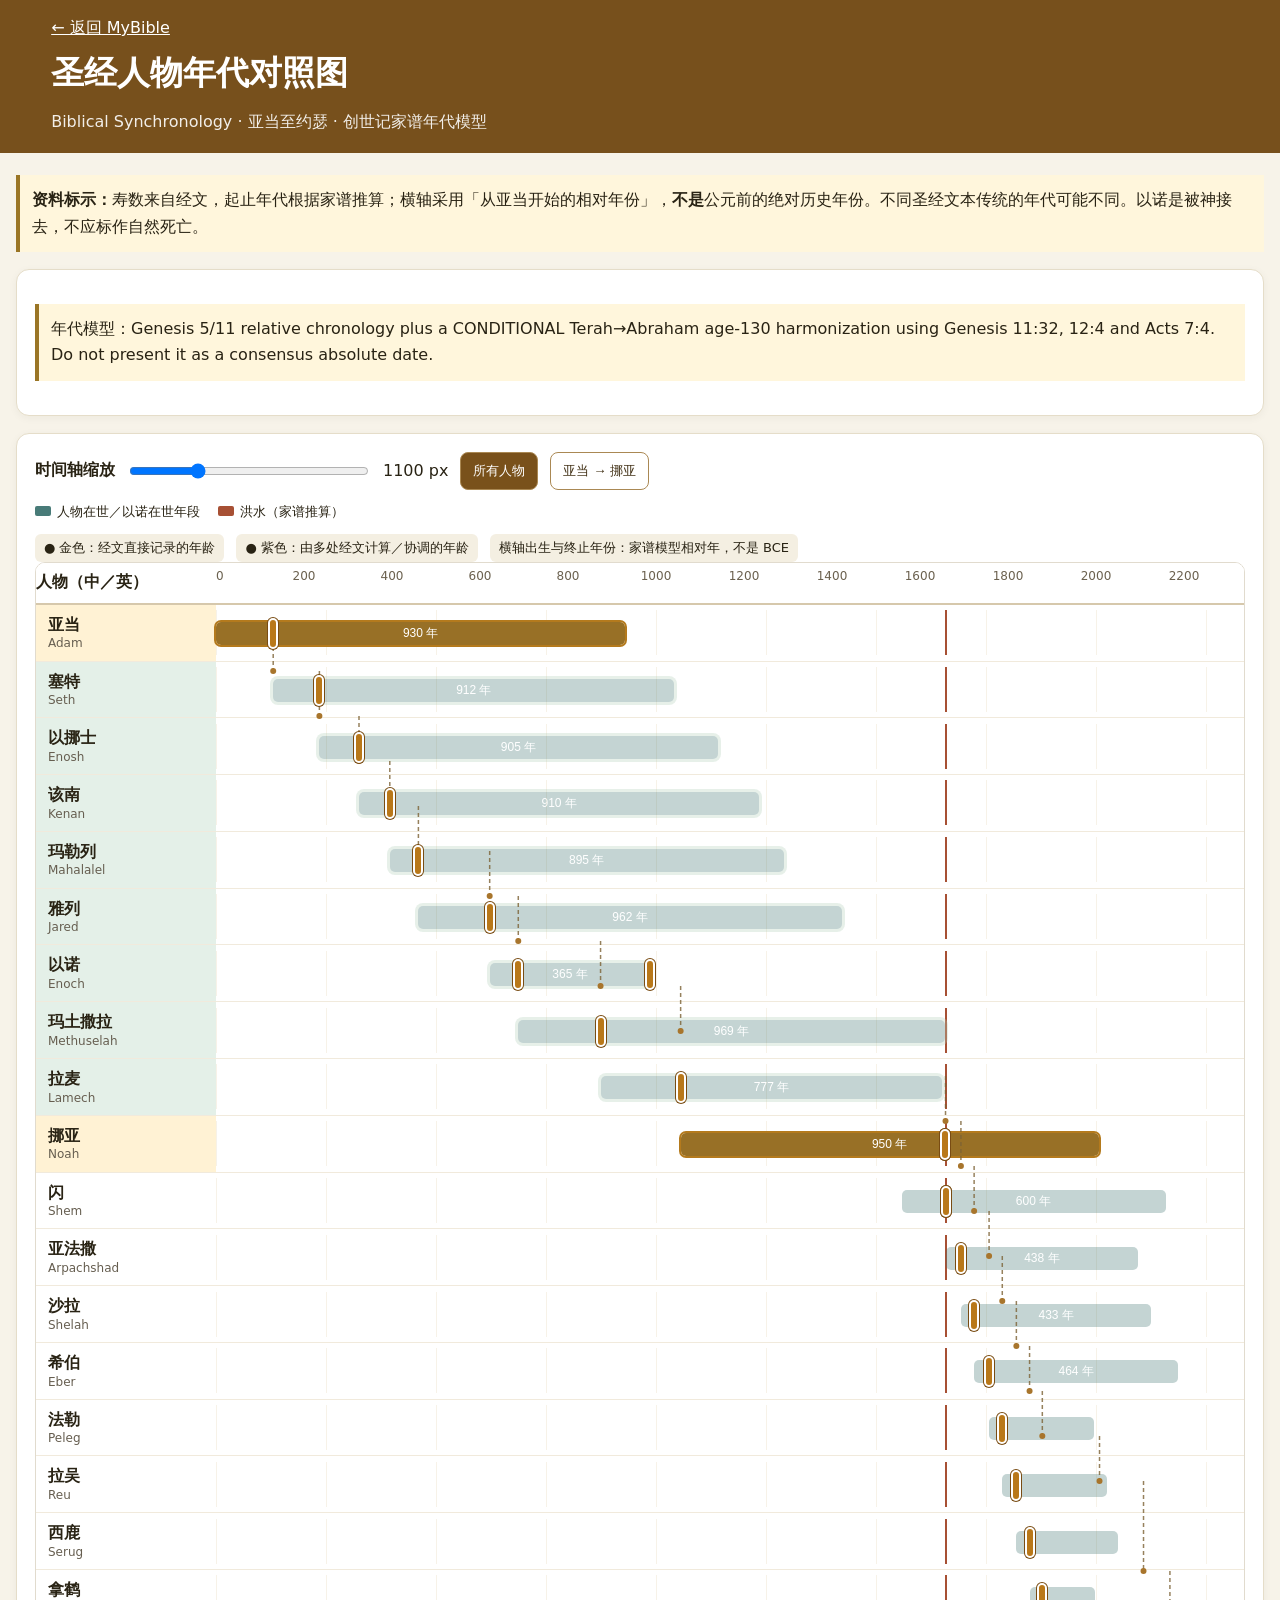
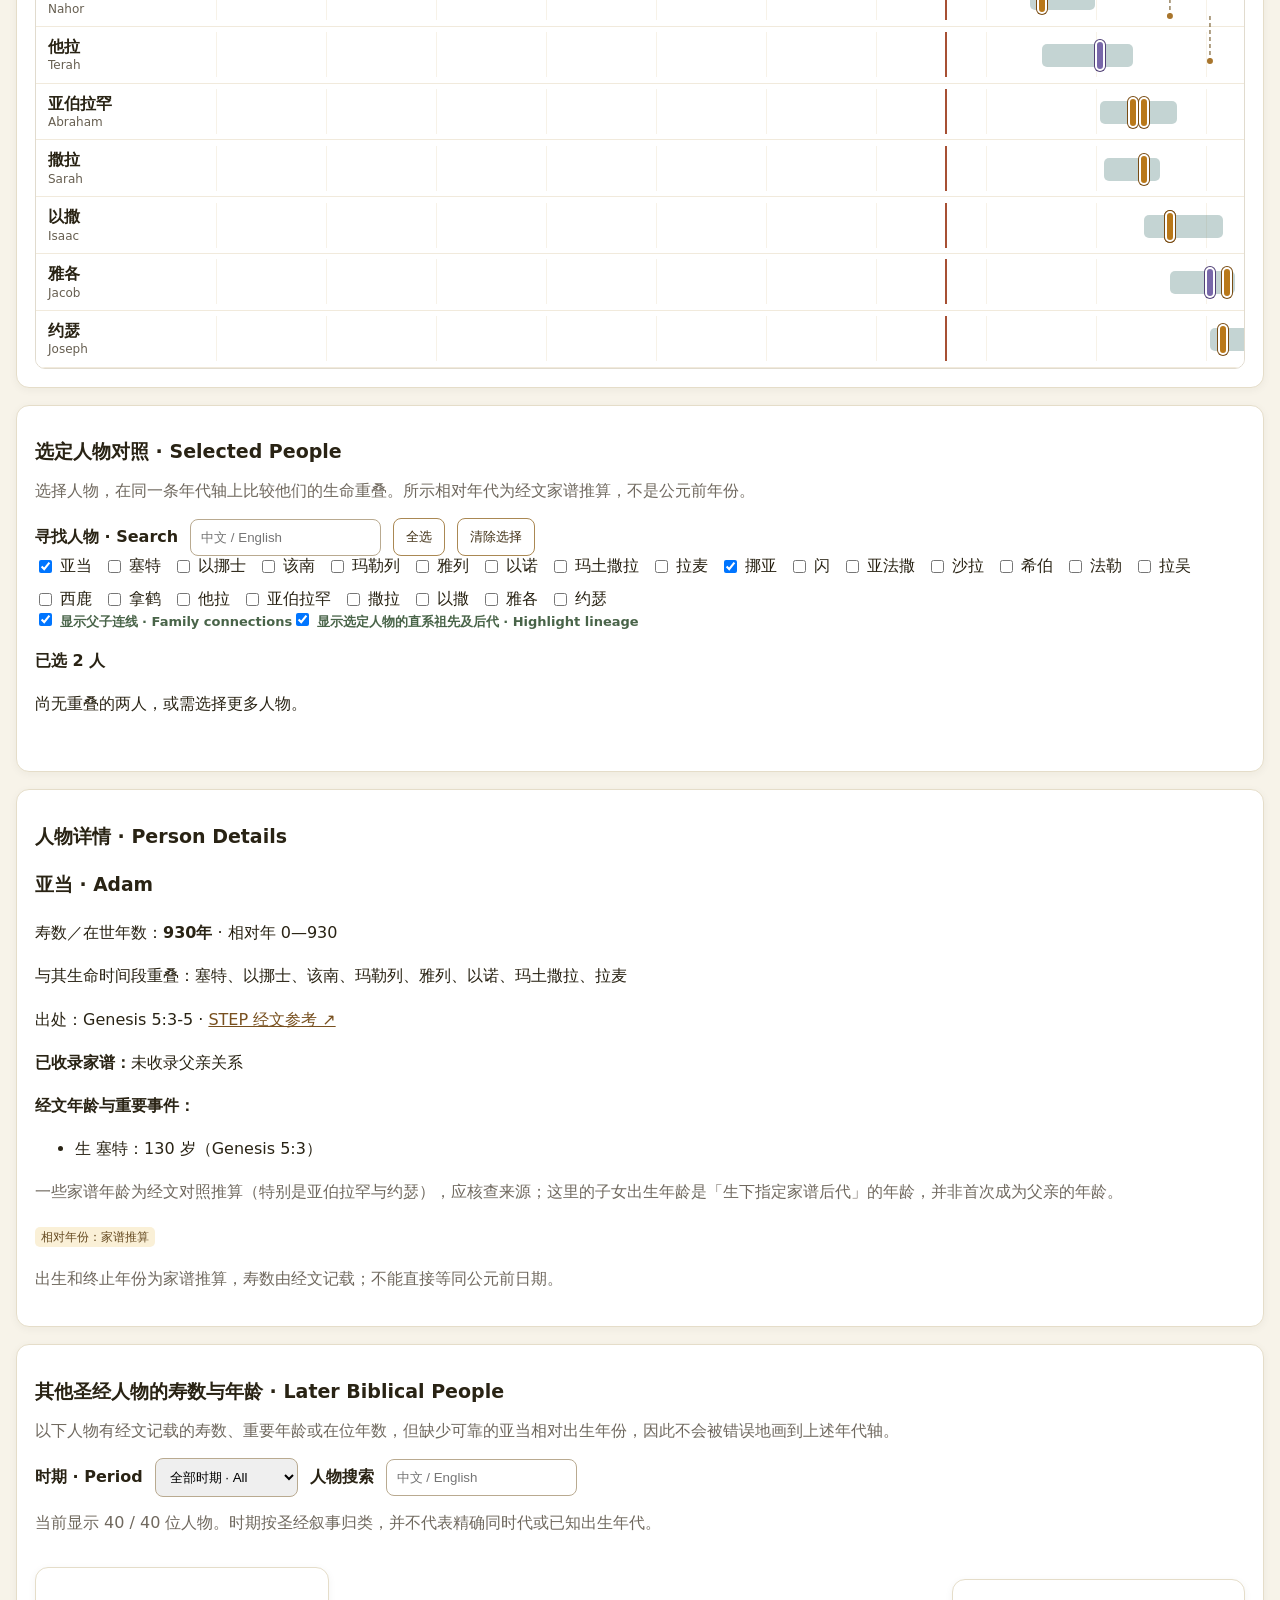
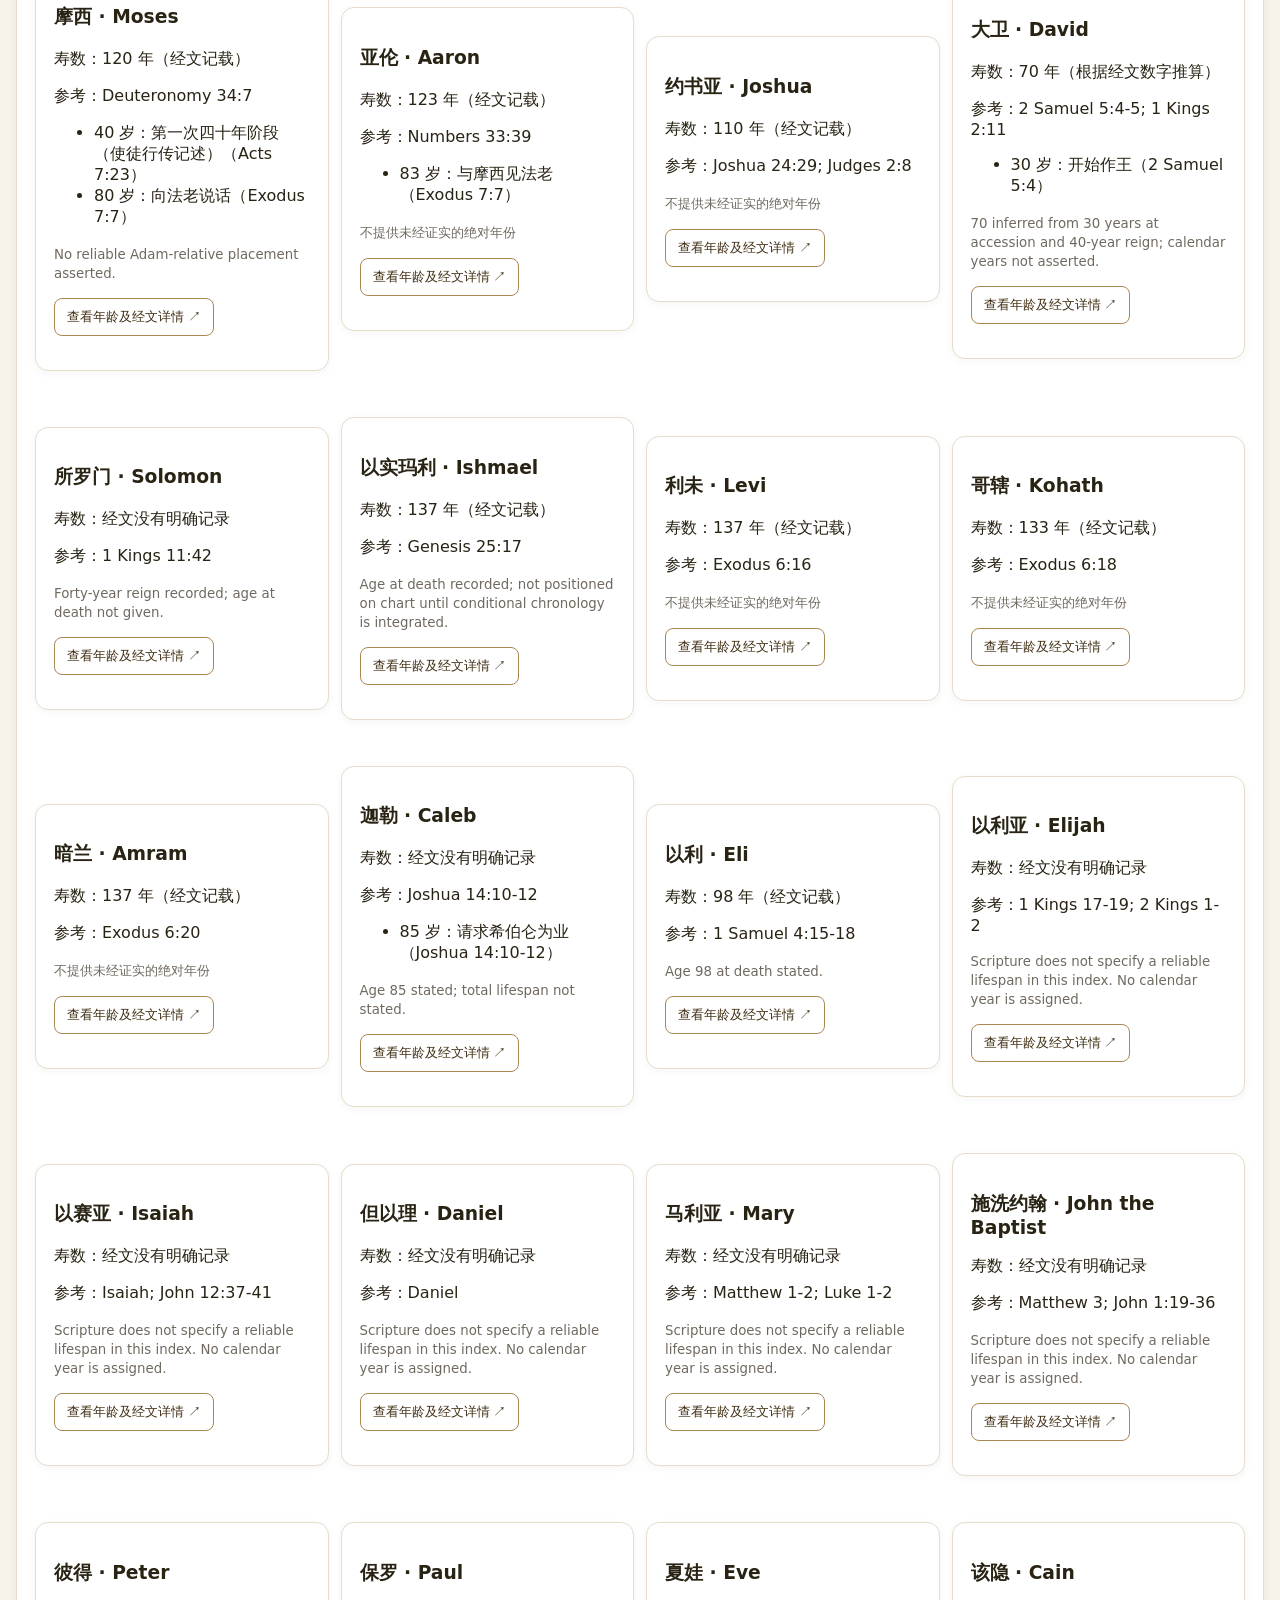
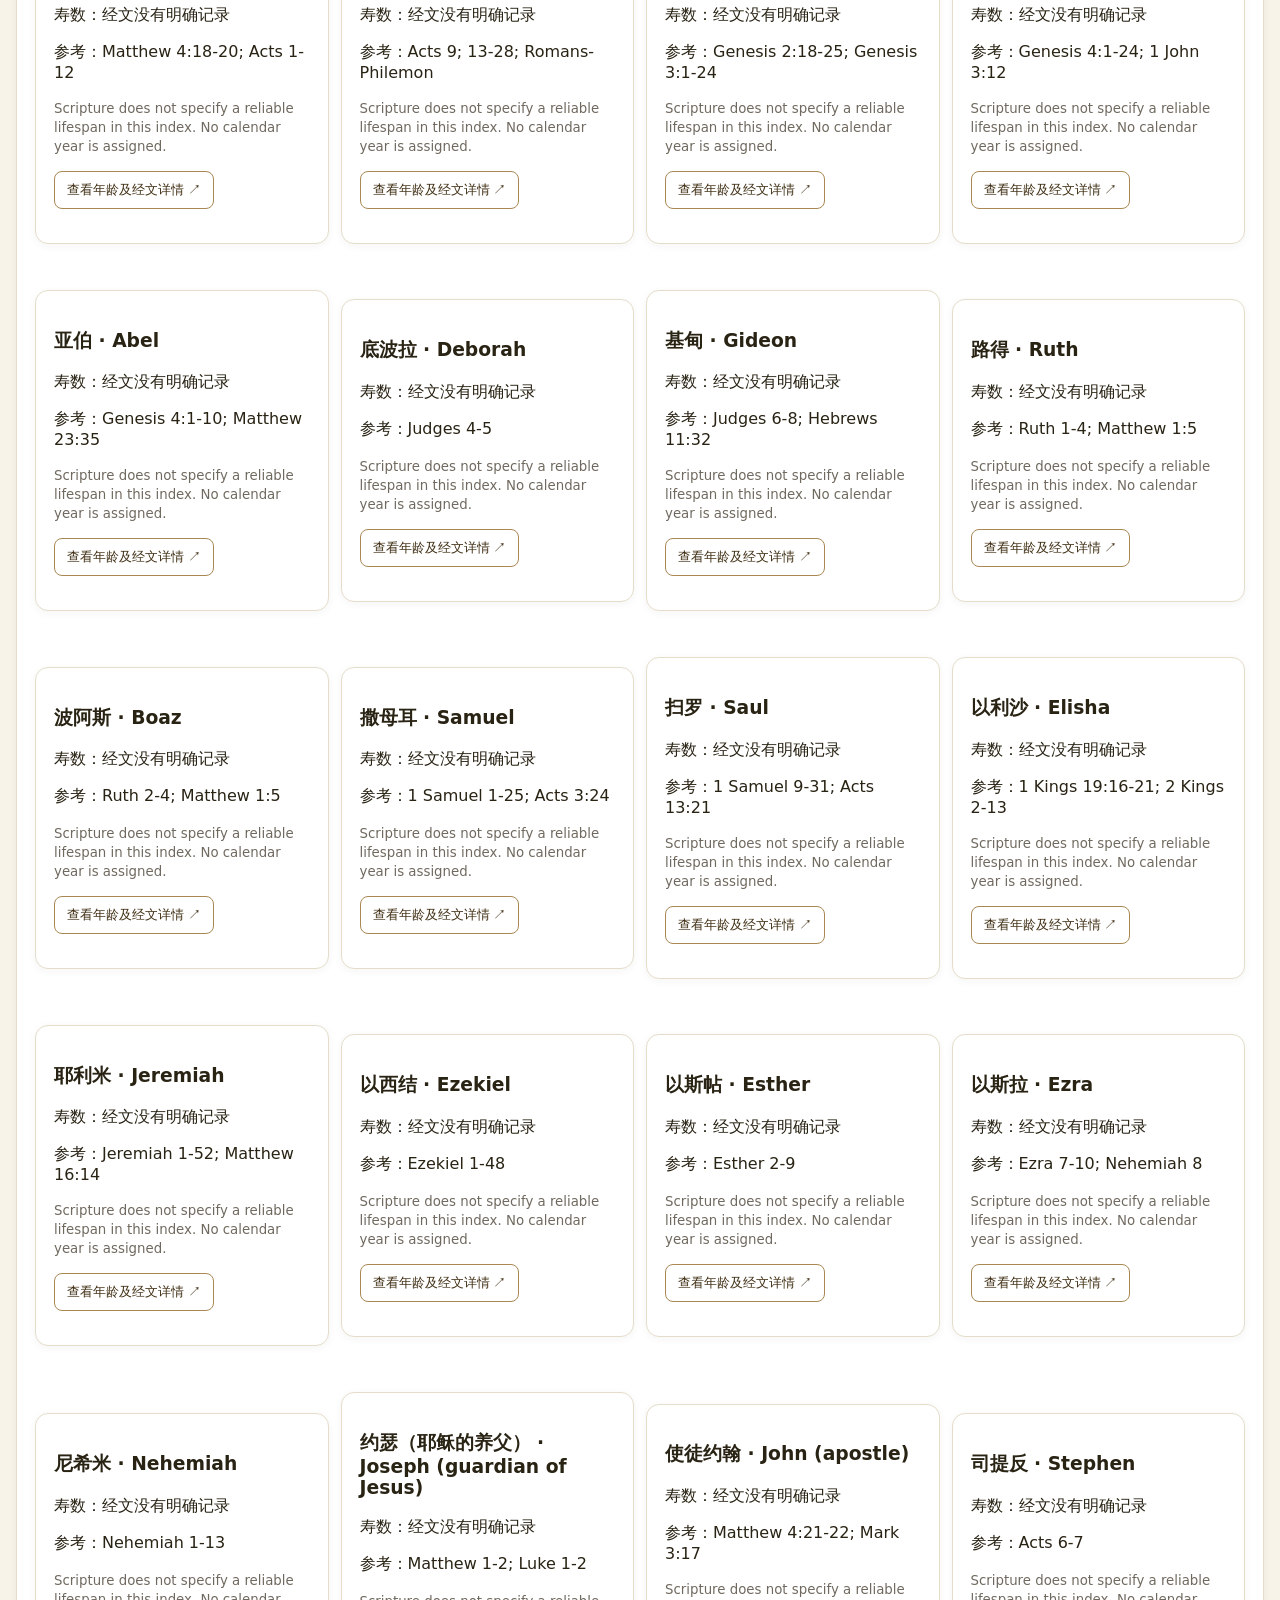
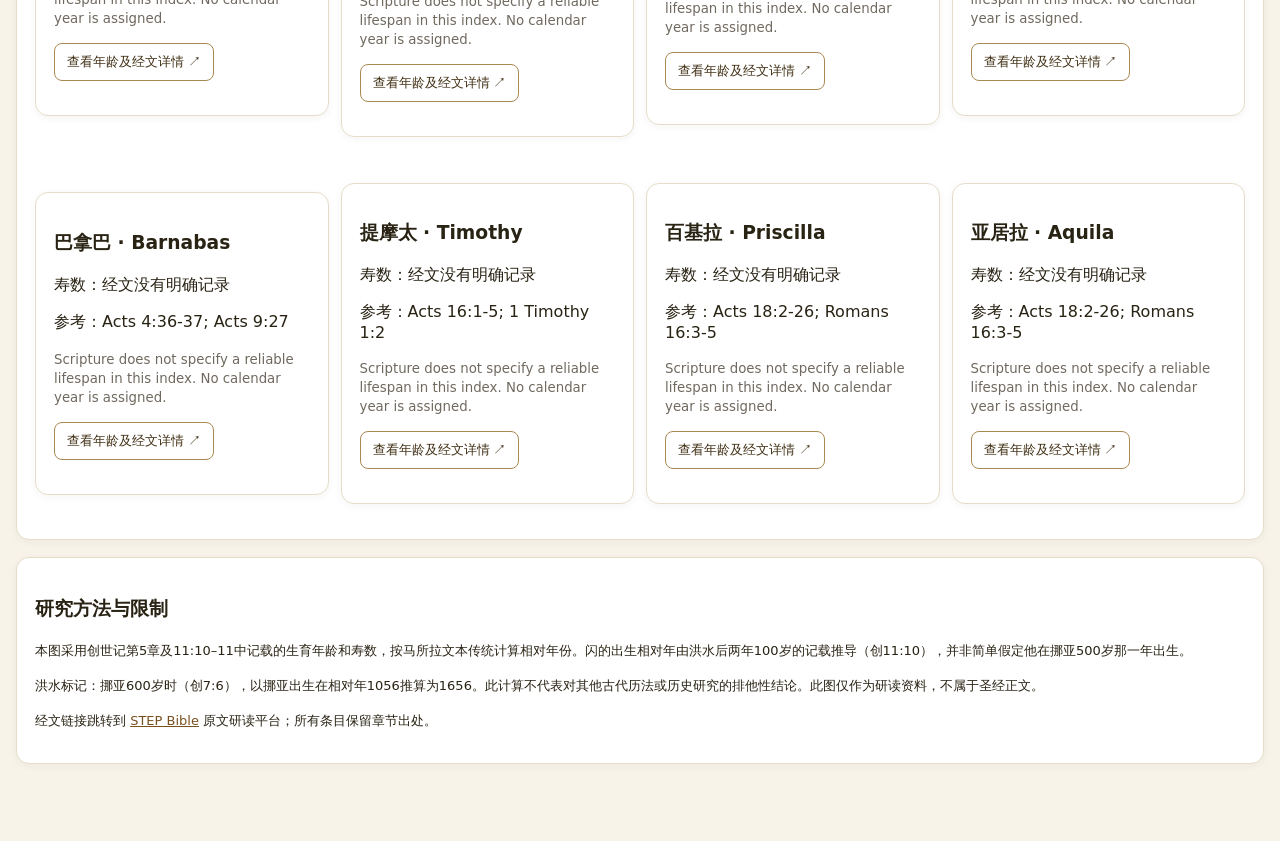
==== chronology.html @ 910d2c72 "Expand chronology runtime regression guards to event provenance and fail-safe UI" ====
<!doctype html>
<html lang="zh-CN"><head><meta charset="utf-8"><meta name="viewport" content="width=device-width,initial-scale=1">
<title>MyBible · 人物年代对照图</title>
<style>
:root{font-family:system-ui,-apple-system,"Microsoft YaHei",sans-serif;color:#292314;background:#f7f3e9}*{box-sizing:border-box}
body{margin:0}header{background:#77501c;color:white;padding:18px max(18px,4vw)}header a{color:#fff}
main{max-width:1320px;margin:auto;padding:22px 16px 60px}h1{font-size:clamp(23px,3vw,33px);margin:12px 0}h2{font-size:19px}
.subtitle{opacity:.9;line-height:1.7}.panel{background:white;border:1px solid #e5ddc9;border-radius:13px;padding:18px;margin:17px 0;box-shadow:0 2px 8px #2c24100c}
.notice{border-left:4px solid #9a7525;padding:12px;background:#fff6dc;line-height:1.65}
.controls{display:flex;flex-wrap:wrap;align-items:center;gap:12px}label{font-weight:600}input[type=range]{width:min(240px,45vw)}button{border:1px solid #aa8853;background:#fff;border-radius:8px;padding:9px 12px;cursor:pointer;color:#413015}button[aria-pressed=true]{background:#79511b;color:white}button:focus-visible{outline:3px solid #b87914}
.legend{display:flex;gap:18px;flex-wrap:wrap;font-size:13px}.swatch{display:inline-block;width:16px;height:10px;border-radius:2px;margin-right:6px;background:#487b78}.swatch.event{background:#a75034}
.chart-wrap{overflow-x:auto;border:1px solid #e1dbce;border-radius:10px;background:#fff}.chart{position:relative;min-width:830px}.axis,.person{display:grid;grid-template-columns:180px minmax(650px,1fr);align-items:center}.axis{position:sticky;top:0;background:#fff;z-index:3;border-bottom:2px solid #d6c8ac;min-height:40px}.tickarea,.track{position:relative;height:45px}.axis .tickarea{height:40px}.tick{position:absolute;top:6px;font-size:12px;color:#6b614f;transform:translateX(-50%)}.tick:first-child{transform:none}.person{border-bottom:1px solid #f1eadc}.person .who{padding:9px 12px;line-height:1.35}.who small{display:block;color:#665e50;font-size:12px}.track{background:repeating-linear-gradient(to right,#f7f2e8 0,#f7f2e8 1px,transparent 1px,transparent 10%)}.bar{position:absolute;top:12px;height:23px;border:0;border-radius:5px;background:#487b78;color:white;text-align:center;overflow:visible;padding:3px 6px;white-space:nowrap;font-size:12px;min-width:4px}.bar:focus-visible{outline:3px solid #deae53}.flood{position:absolute;top:0;bottom:0;width:2px;background:#a75034;pointer-events:none}.event-label{position:absolute;top:1px;font-size:11px;color:#a75034;transform:translateX(4px)}.detail{line-height:1.7;min-height:90px}a{color:#78501f}.muted{color:#70695f}.stat{font-variant-numeric:tabular-nums}.foot{font-size:13px;line-height:1.7}
@media(max-width:600px){.panel{padding:12px}.axis,.person{grid-template-columns:125px minmax(650px,1fr)}.who{font-size:13px}}
.event-marker{position:absolute;top:8px;width:10px;height:31px;z-index:2;border:2px solid #fff;border-radius:5px;background:#b97819;cursor:pointer;padding:0;transform:translateX(-50%);box-shadow:0 0 0 1px #794c13}.event-marker:focus-visible{outline:3px solid #d19f41}.family-active .who{background:#fff2d4}.family-active .bar{background:#987026}.event-marker[aria-label]{font-size:0}
.lineage-active .who{background:#e4f0e8}.lineage-active .bar{box-shadow:0 0 0 3px #b4d0bc}.lineage-key{font-size:13px;color:#496449}.kinship-lines{position:absolute;left:180px;top:40px;pointer-events:none;z-index:1;overflow:visible}.kinship-lines path{fill:none;stroke:#7c6135;stroke-width:1.5;stroke-dasharray:4 3;opacity:.8}.kinship-lines circle{fill:#a8752c}.kinship-lines[hidden]{display:none}@media(max-width:600px){.kinship-lines{left:125px}}
.certainty-key{display:flex;flex-wrap:wrap;gap:12px;font-size:13px;margin-top:9px}.certainty-key span{padding:5px 9px;border-radius:6px;background:#f4efe2}.event-marker.derived{background:#7868a9;box-shadow:0 0 0 1px #514177}.certainty-tag{font-size:12px;padding:3px 6px;border-radius:5px;background:#faf0d7;color:#654a21}
</style></head><body><header><a href="./">← 返回 MyBible</a><h1>圣经人物年代对照图</h1><div class="subtitle">Biblical Synchronology · 亚当至约瑟 · 创世记家谱年代模型</div></header>
<main><div class="notice"><strong>资料标示：</strong>寿数来自经文，起止年代根据家谱推算；横轴采用「从亚当开始的相对年份」，<strong>不是</strong>公元前的绝对历史年份。不同圣经文本传统的年代可能不同。以诺是被神接去，不应标作自然死亡。</div>
<section class="panel"><p id="modelNotice" class="notice" role="note">本图使用马所拉文本家谱相对年；亚伯拉罕之后的年代以创世记与使徒行传的特定协调解读为条件，并非公认的绝对年代。</p></section>
<section class="panel"><div class="controls"><label for="zoom">时间轴缩放</label><input id="zoom" type="range" min="800" max="1900" step="100" value="1100"><output id="zoomText">1100 px</output><button id="all" aria-pressed="true">所有人物</button><button id="patriarchs" aria-pressed="false">亚当 → 挪亚</button></div><p class="legend"><span><i class="swatch"></i>人物在世／以诺在世年段</span><span><i class="swatch event"></i>洪水（家谱推算）</span></p>
<div class="certainty-key"><span>● 金色：经文直接记录的年龄</span><span>● 紫色：由多处经文计算／协调的年龄</span><span>横轴出生与终止年份：家谱模型相对年，不是 BCE</span></div><div class="chart-wrap" id="scroll"><div class="chart" id="chart"><div class="axis"><strong class="who">人物（中／英）</strong><div class="tickarea" id="axis"></div></div><div id="rows"></div></div></div></section>
<section class="panel"><h2>选定人物对照 · Selected People</h2><p class="muted">选择人物，在同一条年代轴上比较他们的生命重叠。所示相对年代为经文家谱推算，不是公元前年份。</p><div class="controls"><label for="personSearch">寻找人物 · Search</label><input id="personSearch" type="search" placeholder="中文 / English" aria-label="Search people" style="padding:10px;border:1px solid #b9aa90;border-radius:8px;max-width:240px"><button id="selectAllPeople" type="button">全选</button><button id="clearPeople" type="button">清除选择</button></div><div id="compareChoices" class="controls"></div><label class="lineage-key"><input type="checkbox" id="showConnectors" checked> 显示父子连线 · Family connections</label><label class="lineage-key"><input type="checkbox" id="showLineage" checked> 显示选定人物的直系祖先及后代 · Highlight lineage</label><p id="compareSummary" class="detail" aria-live="polite"></p></section>
<section class="panel"><h2>人物详情 · Person Details</h2><div id="detail" class="detail">选择任一人物生命条查看寿数、重叠人物和经文出处。</div></section>
<section class="panel"><h2>其他圣经人物的寿数与年龄 · Later Biblical People</h2><p class="muted">以下人物有经文记载的寿数、重要年龄或在位年数，但缺少可靠的亚当相对出生年份，因此不会被错误地画到上述年代轴。</p><div class="controls"><label for="eraFilter">时期 · Period</label><select id="eraFilter" style="padding:10px;border-radius:8px;border:1px solid #b9aa90"><option value="ALL">全部时期 · All</option></select><label for="undatedSearch">人物搜索</label><input id="undatedSearch" type="search" placeholder="中文 / English" style="padding:10px;border-radius:8px;border:1px solid #b9aa90"></div><p id="eraSummary" class="muted"></p><div id="undatedProfiles" class="controls"></div></section>
<section class="panel foot"><h2>研究方法与限制</h2><p>本图采用创世记第5章及11:10–11中记载的生育年龄和寿数，按马所拉文本传统计算相对年份。闪的出生相对年由洪水后两年100岁的记载推导（创11:10），并非简单假定他在挪亚500岁那一年出生。</p><p>洪水标记：挪亚600岁时（创7:6），以挪亚出生在相对年1056推算为1656。此计算不代表对其他古代历法或历史研究的排他性结论。此图仅作为研读资料，不属于圣经正文。</p><p>经文链接跳转到 <a href="https://www.stepbible.org/" target="_blank" rel="noopener">STEP Bible</a> 原文研读平台；所有条目保留章节出处。</p></section></main>
<script>
let info={people:[],meta:{floodYear:1656},events:[]};
let mode='all';const selected=new Set(['Adam','Noah']);const $=s=>document.querySelector(s),escape=s=>String(s).replace(/[&<>"']/g,ch=>({'&':'&amp;','<':'&lt;','>':'&gt;','"':'&quot;',"'":'&#39;'}[ch]));
function render(){const width=Number($('#zoom').value),max=Math.max(2500,Math.ceil(Math.max(...info.people.map(p=>p.end),2500)/100)*100);$('#zoomText').textContent=width+' px';$('#chart').style.width=(width+(window.matchMedia('(max-width:600px)').matches?125:180))+'px';const x=y=>y/max*width;$('#axis').innerHTML=Array.from({length:Math.ceil(max/200)+1},(_,i)=>'<span class="tick" style="left:'+(i*200/max*100)+'%">'+i*200+'</span>').join('');const people=info.people.filter(p=>mode==='all'||(p.birth<1558));$('#rows').innerHTML=people.map(p=>'<div class="person"><div class="who"><strong>'+escape(p.zh)+'</strong><small>'+escape(p.name)+'</small></div><div class="track"><span class="flood" style="left:'+x(info.meta.floodYear)+'px"></span><button class="bar" data-person="'+escape(p.name)+'" title="'+escape(p.zh+' · '+p.life+'年')+'" style="left:'+x(p.birth)+'px;width:'+Math.max(5,x(p.life))+'px">'+(p.life>=365?p.life+' 年':'')+'</button>'+personMarkers(p,x)+'</div></div>').join('');document.querySelectorAll('[data-person]').forEach(b=>b.addEventListener('click',()=>detail(b.dataset.person)));document.querySelectorAll('[data-event-person]').forEach(b=>b.addEventListener('click',()=>detail(b.dataset.eventPerson)));}
function detail(name){const p=info.people.find(x=>x.name===name);if(!p)return;const same=info.people.filter(q=>q.name!==p.name && q.birth<p.end && q.end>p.birth).map(q=>q.zh).join('、');const step='https://www.stepbible.org/?q=reference='+encodeURIComponent(p.ref.split(';')[0]);$('#detail').innerHTML='<h3>'+escape(p.zh)+' · '+escape(p.name)+'</h3><p class="stat">寿数／在世年数：<strong>'+p.life+'年</strong> · 相对年 '+p.birth+'—'+p.end+(p.endType==='Taken by God'?'（被神接去）':'')+'</p><p>与其生命时间段重叠：'+escape(same||'无此索引资料')+'</p><p>出处：'+escape(p.ref)+' · <a target="_blank" rel="noopener" href="'+step+'">STEP 经文参考 ↗</a></p>'+extraDetails(p)+'<p><span class="certainty-tag">'+escape(p.certainty?.includes('conditional')?'相对年份：有条件的协调推算':'相对年份：家谱推算')+'</span></p><p class="muted">出生和终止年份为家谱推算，寿数由经文记载；不能直接等同公元前日期。</p>';}

// Genealogical relationships and event ages are sourced from Genesis 5, 7, 9 and 11.
// These are birth-of-named-descendant ages, not claims about each person's first child.
let family=[];
let lifeEvents=[];
function extraDetails(p){
 const parent=family.find(e=>e.child===p.name),children=family.filter(e=>e.parent===p.name);
 const refs=lifeEvents.filter(e=>e.person===p.name);
 const items=children.map(e=>'<li> '+escape('生 '+(info.people.find(x=>x.name===e.child)?.zh||e.child)+'：'+e.age+' 岁（'+e.ref+'）')+'</li>')
 .concat(refs.map(e=>'<li>'+escape(e.label+'：'+e.age+' 岁（'+e.ref+'）')+'</li>'));
 return '<p><strong>已收录家谱：</strong>'+(parent?escape('父亲：'+(info.people.find(x=>x.name===parent.parent)?.zh||parent.parent)+'（'+parent.ref+'）'):'未收录父亲关系')+'</p>'+
 '<p><strong>经文年龄与重要事件：</strong></p>'+(items.length?'<ul>'+items.join('')+'</ul>':'<p>暂无经文明确记载的事件年龄。</p>')+
 '<p class="muted">一些家谱年龄为经文对照推算（特别是亚伯拉罕与约瑟），应核查来源；这里的子女出生年龄是「生下指定家谱后代」的年龄，并非首次成为父亲的年龄。</p>';
}
function personMarkers(p,x){const items=family.filter(e=>e.parent===p.name).map(e=>({age:e.age,label:'生 '+(info.people.find(q=>q.name===e.child)?.zh||e.child),ref:e.ref,certainty:e.certainty})).concat(lifeEvents.filter(e=>e.person===p.name));return items.map(e=>'<button type="button" class="event-marker '+(e.certainty==='calculated-from-scripture'||e.certainty==='conditional-harmonization'?'derived':'')+'" data-event-person="'+escape(p.name)+'" style="left:'+x(p.birth+e.age)+'px" title="'+escape(e.label+' · '+e.age+'岁 · '+e.ref)+'" aria-label="'+escape(p.zh+'：'+e.label+'，'+e.age+'岁，'+e.ref)+'"></button>').join('');}
function validateChronology(data){const errors=[],ids=new Set(),byName=new Map();for(const p of data.people||[]){if(!p.name||ids.has(p.name))errors.push('Duplicate: '+p.name);ids.add(p.name);byName.set(p.name,p);if(!Number.isFinite(p.birth)||!Number.isFinite(p.life)||p.life<=0||p.end!==p.birth+p.life)errors.push('Invalid lifespan: '+p.name);}for(const r of data.family||[]){const parent=byName.get(r.parent),child=byName.get(r.child);if(!parent||!child||parent.birth+r.age!==child.birth)errors.push('Genealogy mismatch: '+r.parent+' → '+r.child);}for(const e of data.lifeEvents||[]){const p=byName.get(e.person);if(!p||!Number.isFinite(e.age)||e.age<0||e.age>p.life)errors.push('Invalid event age: '+e.person);}for(const p of data.undatedPeople||[]){if(!p.name||p.life!==null&&(!Number.isFinite(p.life)||p.life<=0))errors.push('Invalid later person: '+p.name);for(const e of p.events||[])if(!Number.isFinite(e.age)||e.age<0||(p.life!==null&&e.age>p.life)||!e.ref)errors.push('Invalid later event: '+p.name);for(const e of p.directEvents||[])if(!e.ref||e.relation!=='named-person-in-scripture-event')errors.push('Invalid direct-event provenance: '+p.name);for(const e of p.timelineConnections||[])if(!e.ref||e.relation!=='period-context-only')errors.push('Invalid period-context provenance: '+p.name);}return errors;}
function scriptureLink(ref,label){const first=String(ref||'').split(';')[0].trim();return '<a target="_blank" rel="noopener noreferrer" href="https://www.stepbible.org/?q=reference='+encodeURIComponent(first)+'">'+escape(label||first)+' ↗</a>';}
function eventList(items){return items.length?'<ul>'+items.map(e=>'<li>'+escape(e.titleZh||e.label||'事件')+' · '+scriptureLink(e.ref,e.ref)+'</li>').join('')+'</ul>':'<p class="muted">暂无已核验事件。</p>';}
function showUndatedPerson(name){const p=(info.undatedPeople||[]).find(x=>x.name===name);if(!p)return;$('#detail').innerHTML='<h3>'+escape(p.zh)+' · '+escape(p.name)+'</h3><p>'+escape(p.life===null?'寿数未明确记载':p.life+' 岁'+(p.derived?'（推算）':''))+'</p><p>主要经文：'+scriptureLink(p.ref)+'</p><h4>重要年龄事件</h4>'+eventList(p.events||[])+'<h4>直接相关经文事件</h4>'+eventList(p.directEvents||[])+'<h4>同一历史时期的背景事件（不代表本人参与）</h4>'+eventList(p.timelineConnections||[])+'<p class="muted">没有可核实的共同年份坐标，因此不绘制到上方年代轴。</p>';$('#detail').scrollIntoView({block:'start',behavior:'smooth'});}
function renderUndated(){const el=$('#undatedProfiles'),era=$('#eraFilter').value,q=$('#undatedSearch').value.trim().toLowerCase();const visible=(info.undatedPeople||[]).filter(p=>(era==='ALL'||p.era===era)&&(!q||(p.name+' '+p.zh).toLowerCase().includes(q)));$('#eraSummary').textContent='当前显示 '+visible.length+' / '+(info.undatedPeople||[]).length+' 位人物。时期按圣经叙事归类，并不代表精确同时代或已知出生年代。';el.innerHTML=visible.map(p=>'<article class="panel" style="flex:1 1 250px;max-width:380px"><h3>'+escape(p.zh)+' · '+escape(p.name)+'</h3><p>'+(p.life!==null?'寿数：'+p.life+' 年'+(p.derived?'（根据经文数字推算）':'（经文记载）'):'寿数：经文没有明确记录')+'</p><p>参考：'+escape(p.ref)+'</p><ul>'+(p.events||[]).map(e=>'<li>'+escape(e.age+' 岁：'+e.label+'（'+e.ref+'）')+'</li>').join('')+'</ul><small class="muted">'+escape(p.note||'不提供未经证实的绝对年份')+'</small><p><button type="button" data-undated-person="'+escape(p.name)+'">查看年龄及经文详情 ↗</button></p></article>').join('');el.querySelectorAll('[data-undated-person]').forEach(b=>b.addEventListener('click',()=>showUndatedPerson(b.dataset.undatedPerson)));}
function connectedLineage(){const result=new Set(selected);if(!$('#showLineage')?.checked)return result;let changed=true;while(changed){changed=false;for(const link of family){if(result.has(link.parent)&&!result.has(link.child)){result.add(link.child);changed=true;}if(result.has(link.child)&&!result.has(link.parent)){result.add(link.parent);changed=true;}}}return result;}
function renderFamilyConnectors(){const prior=$('#kinshipLines');if(prior)prior.remove();if(!$('#showConnectors')?.checked)return;const chart=$('#chart'),rows=[...document.querySelectorAll('.person')],names=rows.map(r=>r.querySelector('[data-person]')?.dataset.person),width=Number($('#zoom').value),max=Math.max(2500,Math.ceil(Math.max(...info.people.map(p=>p.end),2500)/100)*100);const paths=[];for(const edge of family){const parent=info.people.find(p=>p.name===edge.parent),child=info.people.find(p=>p.name===edge.child),i=names.indexOf(edge.parent),j=names.indexOf(edge.child);if(!parent||!child||i<0||j<0)continue;const x1=(parent.birth+edge.age)/max*width,x2=child.birth/max*width,y1=i*45+23,y2=j*45+23;if(Math.abs(x1-x2)>2)continue;paths.push('<path d="M '+x1+' '+y1+' L '+x1+' '+y2+'"/><circle cx="'+x1+'" cy="'+y2+'" r="3"/>');}const svg=document.createElementNS('http://www.w3.org/2000/svg','svg');svg.id='kinshipLines';svg.classList.add('kinship-lines');svg.setAttribute('width',String(width));svg.setAttribute('height',String(rows.length*45));svg.setAttribute('viewBox','0 0 '+width+' '+(rows.length*45));svg.innerHTML=paths.join('');chart.appendChild(svg);}
function renderCompare(){const lineage=connectedLineage();const holder=$('#compareChoices');const q=$('#personSearch').value.trim().toLowerCase();holder.innerHTML=info.people.filter(p=>!q||(p.name+' '+p.zh).toLowerCase().includes(q)).map(p=>'<label style="display:inline-flex;align-items:center;gap:5px;font-weight:400"><input type="checkbox" data-compare="'+escape(p.name)+'" '+(selected.has(p.name)?'checked':'')+'>'+escape(p.zh)+'</label>').join('');holder.querySelectorAll('[data-compare]').forEach(box=>box.addEventListener('change',()=>{if(box.checked)selected.add(box.dataset.compare);else selected.delete(box.dataset.compare);renderCompare();}));const people=info.people.filter(p=>selected.has(p.name));const pairs=[];for(let i=0;i<people.length;i++)for(let j=i+1;j<people.length;j++){const lo=Math.max(people[i].birth,people[j].birth),hi=Math.min(people[i].end,people[j].end);if(hi>lo)pairs.push(people[i].zh+' ↔ '+people[j].zh+'：重叠 '+(hi-lo)+' 年');}$('#compareSummary').innerHTML='<strong>已选 '+people.length+' 人</strong><p>'+(pairs.length?escape(pairs.slice(0,30).join('；'))+(pairs.length>30?'<p class="muted">共 '+pairs.length+' 组有时间重叠；这里只显示前30组。缩小人物选择可查看具体关系。</p>':''):'尚无重叠的两人，或需选择更多人物。')+'</p>';document.querySelectorAll('.person').forEach(row=>{const name=row.querySelector('[data-person]')?.dataset.person;row.classList.toggle('family-active',selected.has(name));row.classList.toggle('lineage-active',lineage.has(name)&&!selected.has(name));});document.querySelectorAll('.bar').forEach(b=>{b.style.opacity=selected.size&&!selected.has(b.dataset.person)?'.32':'1';b.style.outline=selected.has(b.dataset.person)?'2px solid #b47a1d':'none';});}
$('#personSearch').addEventListener('input',renderCompare);
$('#eraFilter').addEventListener('change',renderUndated);
$('#undatedSearch').addEventListener('input',renderUndated);
$('#selectAllPeople').addEventListener('click',()=>{info.people.forEach(p=>selected.add(p.name));renderCompare();});
$('#clearPeople').addEventListener('click',()=>{selected.clear();renderCompare();});
$('#showLineage').addEventListener('change',renderCompare);
window.addEventListener('resize',()=>{render();renderCompare();renderFamilyConnectors();});
$('#showConnectors').addEventListener('change',renderFamilyConnectors);
$('#zoom').addEventListener('input',()=>{render();renderCompare();renderFamilyConnectors();});for(const [key,val] of [['all','all'],['patriarchs','patriarchs']])$('#'+key).addEventListener('click',()=>{mode=val;$('#all').setAttribute('aria-pressed',mode==='all');$('#patriarchs').setAttribute('aria-pressed',mode==='patriarchs');render();renderCompare();renderFamilyConnectors();});fetch('data/people_chronology.json').then(r=>{if(!r.ok)throw Error('Chronology data unavailable');return r.json();}).then(data=>{if(!Array.isArray(data.people)||!Array.isArray(data.family)||!Array.isArray(data.lifeEvents))throw Error('Chronology data incomplete');const issues=validateChronology(data);if(issues.length)throw Error('Chronology validation: '+issues.slice(0,3).join('; '));info=data;family=data.family;lifeEvents=data.lifeEvents;$('#modelNotice').textContent='年代模型：'+(data.meta?.modelNotice||'马所拉文本相对年代；部分年份为条件性推算。');const requested=new URLSearchParams(location.search).get('person');const match=info.people.find(p=>p.name===requested);if(match){selected.clear();selected.add(match.name);}render();renderCompare();renderFamilyConnectors();$('#eraFilter').innerHTML='<option value="ALL">全部时期 · All</option>'+[...new Set((data.undatedPeople||[]).map(p=>p.era).filter(Boolean))].map(era=>'<option value="'+escape(era)+'">'+escape(era)+'</option>').join('');renderUndated();const later=(data.undatedPeople||[]).find(p=>p.name===requested);if(later){$('#eraFilter').value=later.era||'ALL';renderUndated();showUndatedPerson(later.name);}else detail(match?match.name:'Adam');}).catch(err=>{$('#detail').textContent='年代资料载入失败，请联网更新页面。 '+err.message;$('#rows').textContent='';$('#compareSummary').textContent='资料尚未通过验证；对照功能暂停。';$('#undatedProfiles').textContent='';});
</script></body></html>
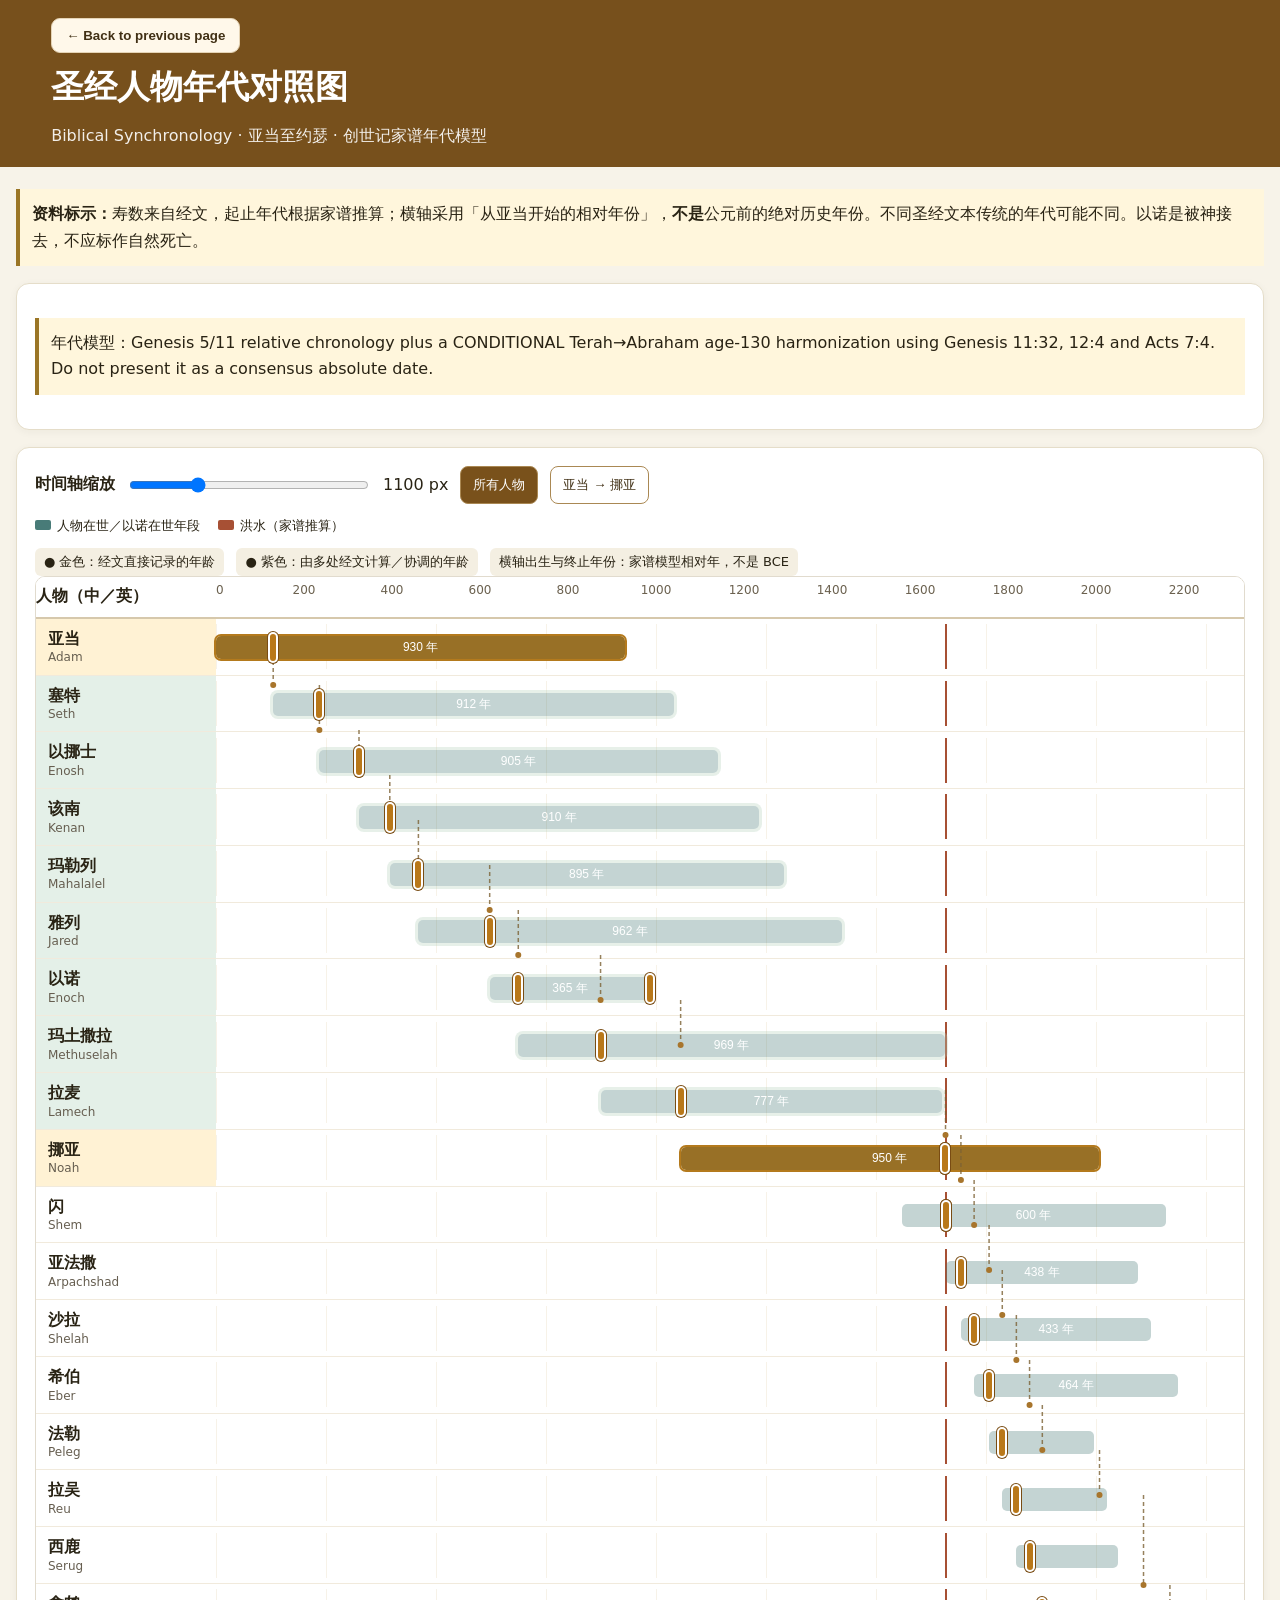
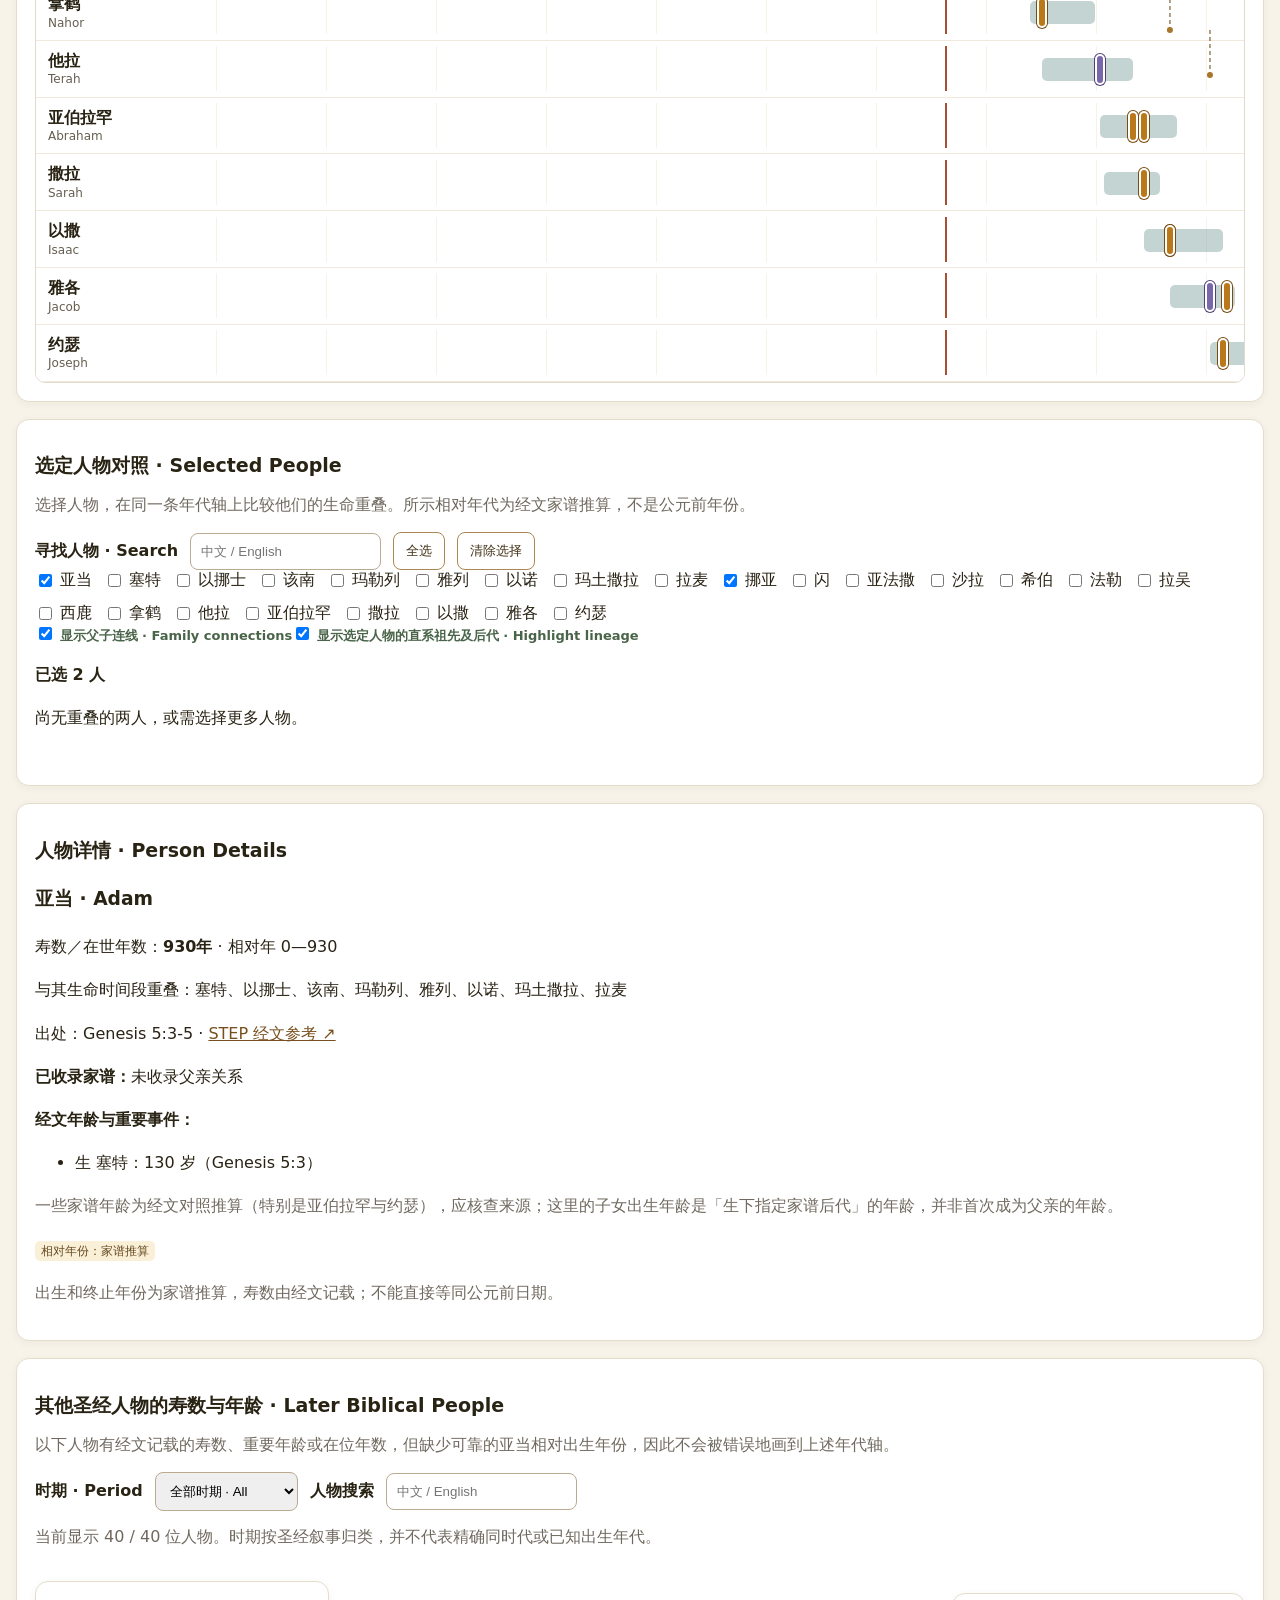
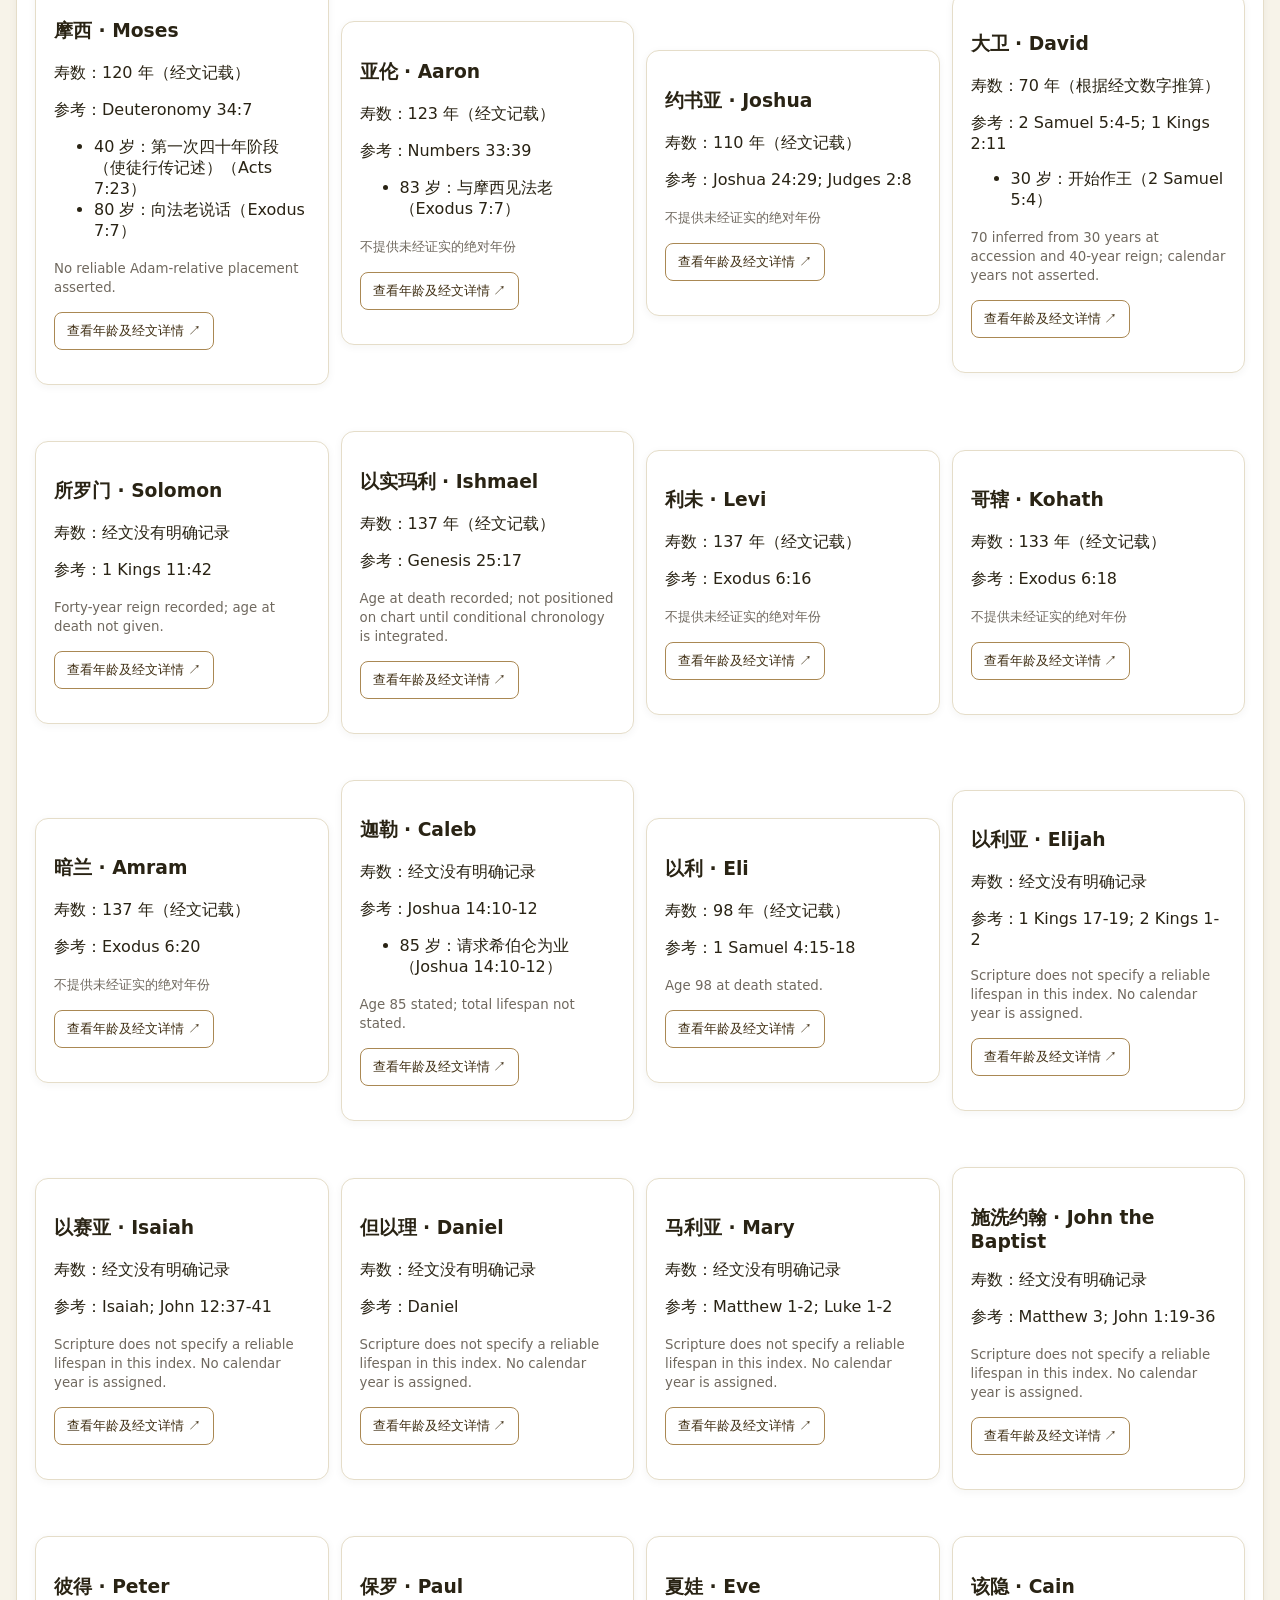
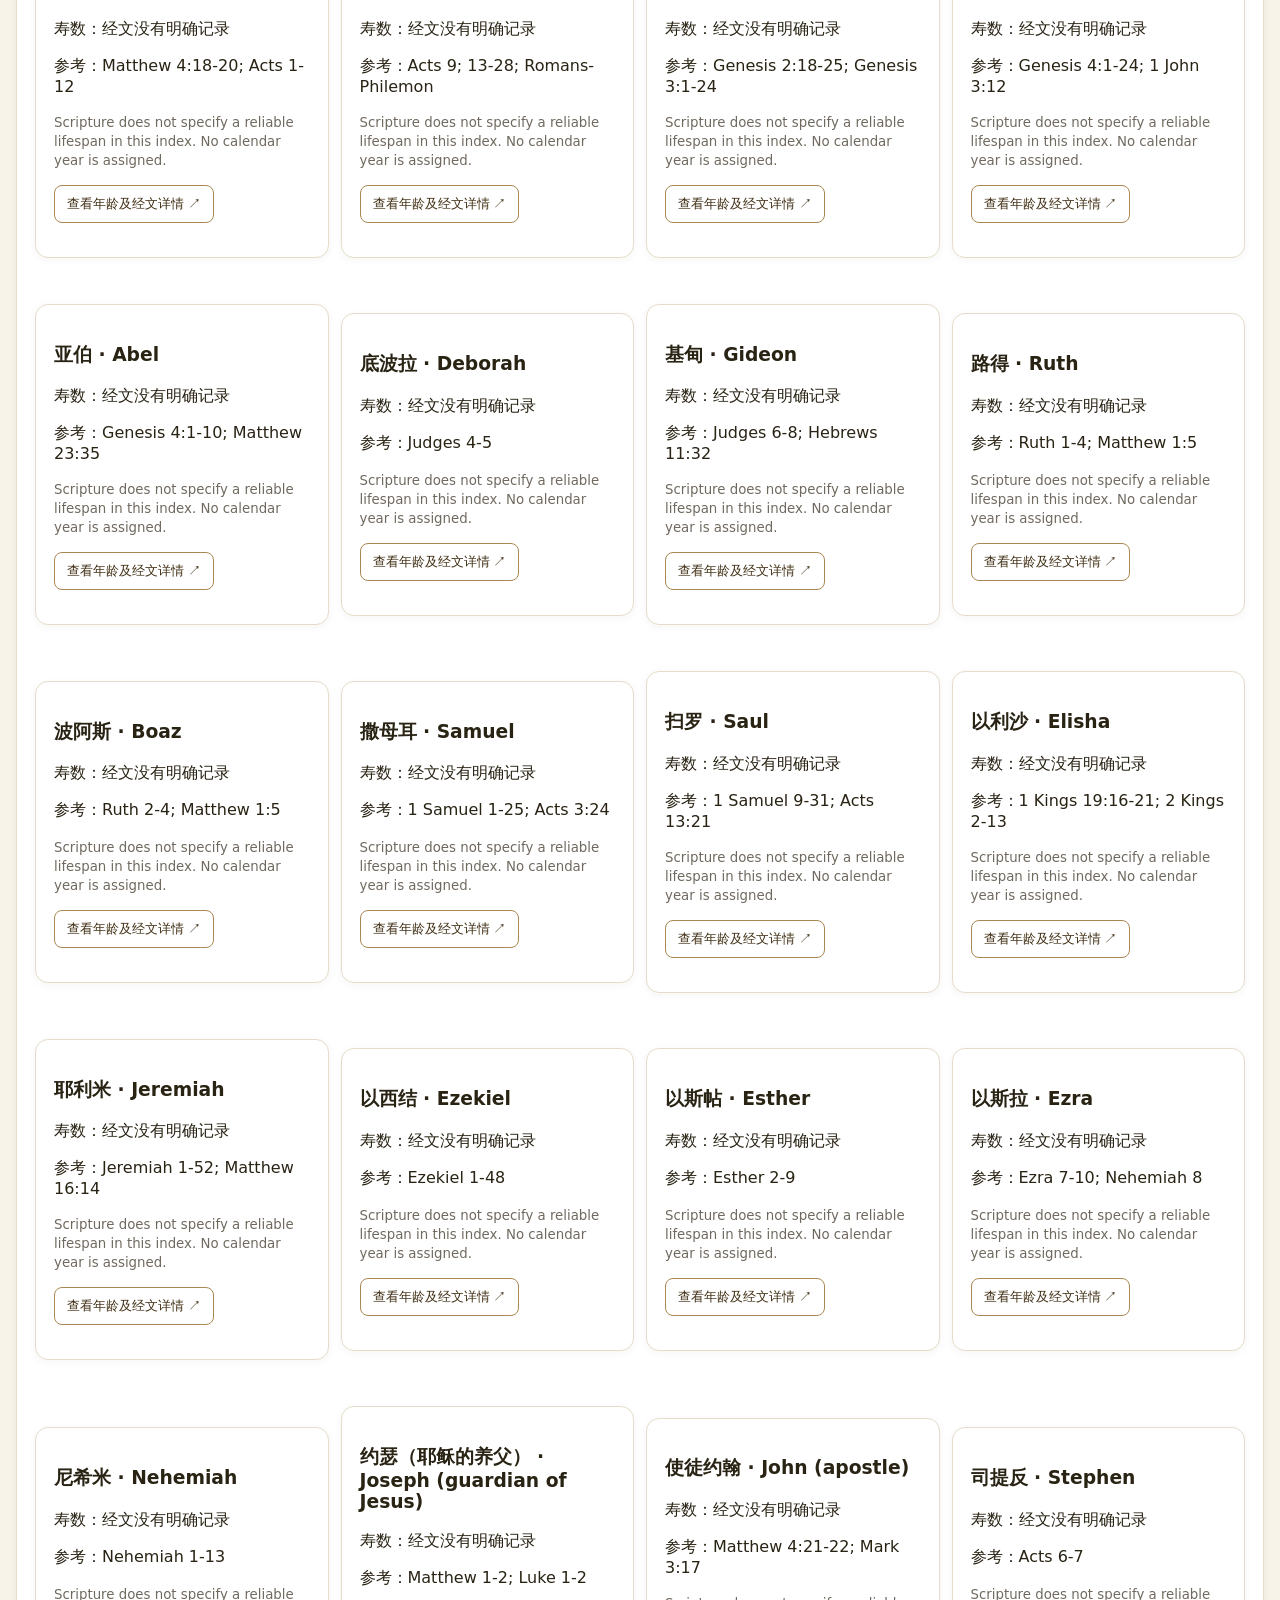
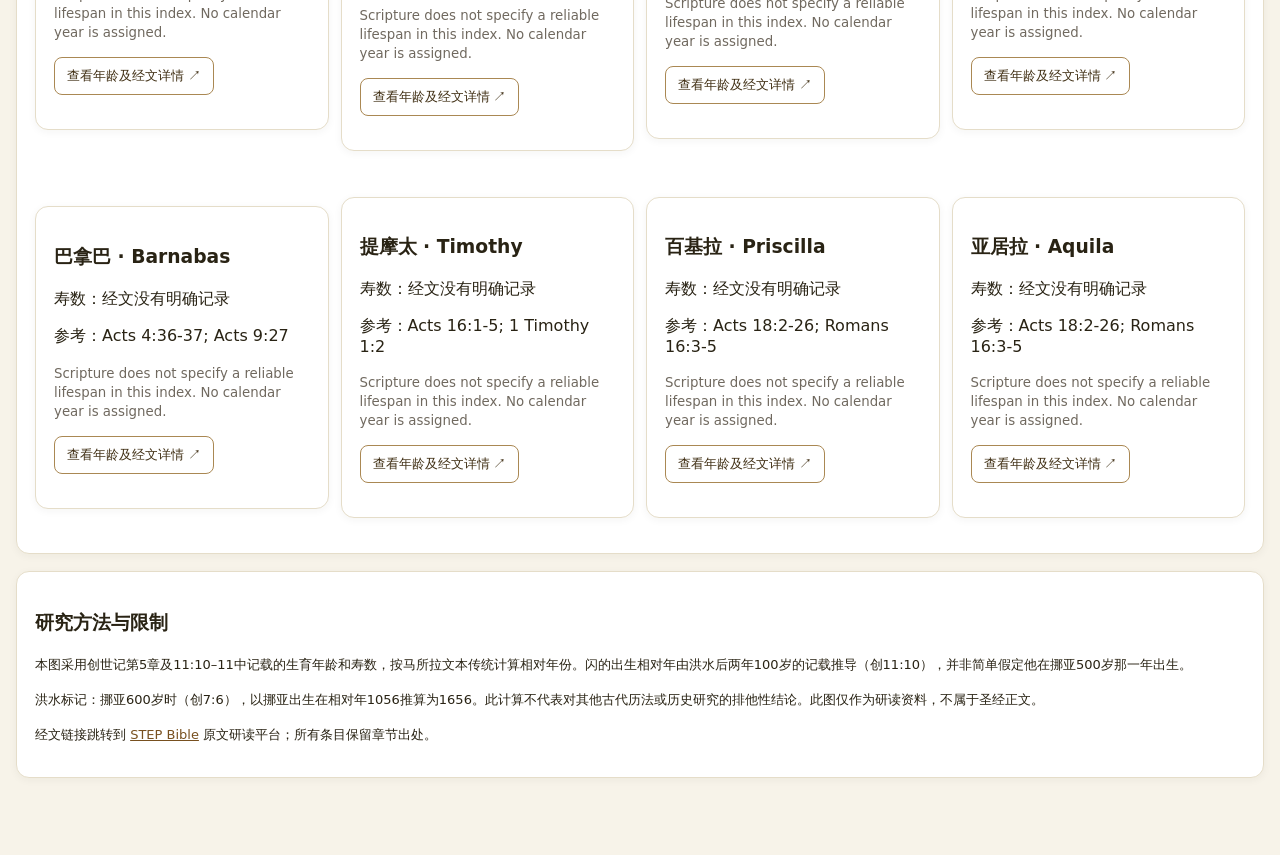
==== commit 3f9f018e: "Add safe previous-page back action to stand-alone genealogy and biography page" ====
--- a/chronology.html
+++ b/chronology.html
@@ -14,7 +14,7 @@
 .event-marker{position:absolute;top:8px;width:10px;height:31px;z-index:2;border:2px solid #fff;border-radius:5px;background:#b97819;cursor:pointer;padding:0;transform:translateX(-50%);box-shadow:0 0 0 1px #794c13}.event-marker:focus-visible{outline:3px solid #d19f41}.family-active .who{background:#fff2d4}.family-active .bar{background:#987026}.event-marker[aria-label]{font-size:0}
 .lineage-active .who{background:#e4f0e8}.lineage-active .bar{box-shadow:0 0 0 3px #b4d0bc}.lineage-key{font-size:13px;color:#496449}.kinship-lines{position:absolute;left:180px;top:40px;pointer-events:none;z-index:1;overflow:visible}.kinship-lines path{fill:none;stroke:#7c6135;stroke-width:1.5;stroke-dasharray:4 3;opacity:.8}.kinship-lines circle{fill:#a8752c}.kinship-lines[hidden]{display:none}@media(max-width:600px){.kinship-lines{left:125px}}
 .certainty-key{display:flex;flex-wrap:wrap;gap:12px;font-size:13px;margin-top:9px}.certainty-key span{padding:5px 9px;border-radius:6px;background:#f4efe2}.event-marker.derived{background:#7868a9;box-shadow:0 0 0 1px #514177}.certainty-tag{font-size:12px;padding:3px 6px;border-radius:5px;background:#faf0d7;color:#654a21}
-</style></head><body><header><a href="./">← 返回 MyBible</a><h1>圣经人物年代对照图</h1><div class="subtitle">Biblical Synchronology · 亚当至约瑟 · 创世记家谱年代模型</div></header>
+</style></head><body><header><button id="chronologyBackBtn" type="button" style="border:1px solid #e5d4b6;border-radius:9px;background:#fff8ea;padding:9px 14px;cursor:pointer;font-weight:700">← Back to previous page</button><h1>圣经人物年代对照图</h1><div class="subtitle">Biblical Synchronology · 亚当至约瑟 · 创世记家谱年代模型</div></header>
 <main><div class="notice"><strong>资料标示：</strong>寿数来自经文，起止年代根据家谱推算；横轴采用「从亚当开始的相对年份」，<strong>不是</strong>公元前的绝对历史年份。不同圣经文本传统的年代可能不同。以诺是被神接去，不应标作自然死亡。</div>
 <section class="panel"><p id="modelNotice" class="notice" role="note">本图使用马所拉文本家谱相对年；亚伯拉罕之后的年代以创世记与使徒行传的特定协调解读为条件，并非公认的绝对年代。</p></section>
 <section class="panel"><div class="controls"><label for="zoom">时间轴缩放</label><input id="zoom" type="range" min="800" max="1900" step="100" value="1100"><output id="zoomText">1100 px</output><button id="all" aria-pressed="true">所有人物</button><button id="patriarchs" aria-pressed="false">亚当 → 挪亚</button></div><p class="legend"><span><i class="swatch"></i>人物在世／以诺在世年段</span><span><i class="swatch event"></i>洪水（家谱推算）</span></p>
@@ -44,9 +44,12 @@
 }
 function personMarkers(p,x){const items=family.filter(e=>e.parent===p.name).map(e=>({age:e.age,label:'生 '+(info.people.find(q=>q.name===e.child)?.zh||e.child),ref:e.ref,certainty:e.certainty})).concat(lifeEvents.filter(e=>e.person===p.name));return items.map(e=>'<button type="button" class="event-marker '+(e.certainty==='calculated-from-scripture'||e.certainty==='conditional-harmonization'?'derived':'')+'" data-event-person="'+escape(p.name)+'" style="left:'+x(p.birth+e.age)+'px" title="'+escape(e.label+' · '+e.age+'岁 · '+e.ref)+'" aria-label="'+escape(p.zh+'：'+e.label+'，'+e.age+'岁，'+e.ref)+'"></button>').join('');}
 function validateChronology(data){const errors=[],ids=new Set(),byName=new Map();for(const p of data.people||[]){if(!p.name||ids.has(p.name))errors.push('Duplicate: '+p.name);ids.add(p.name);byName.set(p.name,p);if(!Number.isFinite(p.birth)||!Number.isFinite(p.life)||p.life<=0||p.end!==p.birth+p.life)errors.push('Invalid lifespan: '+p.name);}for(const r of data.family||[]){const parent=byName.get(r.parent),child=byName.get(r.child);if(!parent||!child||parent.birth+r.age!==child.birth)errors.push('Genealogy mismatch: '+r.parent+' → '+r.child);}for(const e of data.lifeEvents||[]){const p=byName.get(e.person);if(!p||!Number.isFinite(e.age)||e.age<0||e.age>p.life)errors.push('Invalid event age: '+e.person);}for(const p of data.undatedPeople||[]){if(!p.name||p.life!==null&&(!Number.isFinite(p.life)||p.life<=0))errors.push('Invalid later person: '+p.name);for(const e of p.events||[])if(!Number.isFinite(e.age)||e.age<0||(p.life!==null&&e.age>p.life)||!e.ref)errors.push('Invalid later event: '+p.name);for(const e of p.directEvents||[])if(!e.ref||e.relation!=='named-person-in-scripture-event')errors.push('Invalid direct-event provenance: '+p.name);for(const e of p.timelineConnections||[])if(!e.ref||e.relation!=='period-context-only')errors.push('Invalid period-context provenance: '+p.name);}return errors;}
+document.getElementById('chronologyBackBtn').addEventListener('click',()=>{try{if(document.referrer&&new URL(document.referrer).origin===location.origin&&history.length>1){history.back();return;}}catch{}location.href='./?view=explore&collection=people';});
+function timelineLink(era){return '<a href="./?view=timeline&era='+encodeURIComponent(era)+'">查看 MyBible 同期事件 ↗</a>';}
 function scriptureLink(ref,label){const first=String(ref||'').split(';')[0].trim();return '<a target="_blank" rel="noopener noreferrer" href="https://www.stepbible.org/?q=reference='+encodeURIComponent(first)+'">'+escape(label||first)+' ↗</a>';}
-function eventList(items){return items.length?'<ul>'+items.map(e=>'<li>'+escape(e.titleZh||e.label||'事件')+' · '+scriptureLink(e.ref,e.ref)+'</li>').join('')+'</ul>':'<p class="muted">暂无已核验事件。</p>';}
-function showUndatedPerson(name){const p=(info.undatedPeople||[]).find(x=>x.name===name);if(!p)return;$('#detail').innerHTML='<h3>'+escape(p.zh)+' · '+escape(p.name)+'</h3><p>'+escape(p.life===null?'寿数未明确记载':p.life+' 岁'+(p.derived?'（推算）':''))+'</p><p>主要经文：'+scriptureLink(p.ref)+'</p><h4>重要年龄事件</h4>'+eventList(p.events||[])+'<h4>直接相关经文事件</h4>'+eventList(p.directEvents||[])+'<h4>同一历史时期的背景事件（不代表本人参与）</h4>'+eventList(p.timelineConnections||[])+'<p class="muted">没有可核实的共同年份坐标，因此不绘制到上方年代轴。</p>';$('#detail').scrollIntoView({block:'start',behavior:'smooth'});}
+function eventList(items){return items.length?'<ul>'+items.map(e=>'<li>'+escape(e.titleZh||e.label||'事件')+' · '+scriptureLink(e.ref,e.ref)+(e.era? ' · <a href="./?view=timeline&era='+encodeURIComponent(e.era)+'&ref='+encodeURIComponent(String(e.ref).split(';')[0])+'">MyBible 时间线 ↗</a>':'')+'</li>').join('')+'</ul>':'<p class="muted">暂无已核验事件。</p>';}
+function placeList(items){return items.length?'<ul>'+items.map(x=>'<li>'+escape(x.place)+' · '+scriptureLink(x.ref,x.ref)+' · <a href="./?view=explore&collection=places&place='+encodeURIComponent(x.place)+'">地点图集 ↗</a></li>').join('')+'</ul>':'<p class="muted">暂无已核对的经文地点关系。</p>';}
+function showUndatedPerson(name){const p=(info.undatedPeople||[]).find(x=>x.name===name);if(!p)return;$('#detail').innerHTML='<h3>'+escape(p.zh)+' · '+escape(p.name)+'</h3><p>'+escape(p.life===null?'寿数未明确记载':p.life+' 岁'+(p.derived?'（推算）':''))+'</p><p>主要经文：'+scriptureLink(p.ref)+'</p><h4>经文关联地点（非确定路线）</h4>'+placeList(p.placeConnections||[])+'<h4>重要年龄事件</h4>'+eventList(p.events||[])+'<h4>直接相关经文事件</h4>'+eventList(p.directEvents||[])+'<h4>同一历史时期的背景事件（不代表本人参与）</h4>'+timelineLink((p.timelineConnections||[])[0]?.era||p.era)+' · '+eventList(p.timelineConnections||[])+'<p class="muted">没有可核实的共同年份坐标，因此不绘制到上方年代轴。</p>';$('#detail').scrollIntoView({block:'start',behavior:'smooth'});}
 function renderUndated(){const el=$('#undatedProfiles'),era=$('#eraFilter').value,q=$('#undatedSearch').value.trim().toLowerCase();const visible=(info.undatedPeople||[]).filter(p=>(era==='ALL'||p.era===era)&&(!q||(p.name+' '+p.zh).toLowerCase().includes(q)));$('#eraSummary').textContent='当前显示 '+visible.length+' / '+(info.undatedPeople||[]).length+' 位人物。时期按圣经叙事归类，并不代表精确同时代或已知出生年代。';el.innerHTML=visible.map(p=>'<article class="panel" style="flex:1 1 250px;max-width:380px"><h3>'+escape(p.zh)+' · '+escape(p.name)+'</h3><p>'+(p.life!==null?'寿数：'+p.life+' 年'+(p.derived?'（根据经文数字推算）':'（经文记载）'):'寿数：经文没有明确记录')+'</p><p>参考：'+escape(p.ref)+'</p><ul>'+(p.events||[]).map(e=>'<li>'+escape(e.age+' 岁：'+e.label+'（'+e.ref+'）')+'</li>').join('')+'</ul><small class="muted">'+escape(p.note||'不提供未经证实的绝对年份')+'</small><p><button type="button" data-undated-person="'+escape(p.name)+'">查看年龄及经文详情 ↗</button></p></article>').join('');el.querySelectorAll('[data-undated-person]').forEach(b=>b.addEventListener('click',()=>showUndatedPerson(b.dataset.undatedPerson)));}
 function connectedLineage(){const result=new Set(selected);if(!$('#showLineage')?.checked)return result;let changed=true;while(changed){changed=false;for(const link of family){if(result.has(link.parent)&&!result.has(link.child)){result.add(link.child);changed=true;}if(result.has(link.child)&&!result.has(link.parent)){result.add(link.parent);changed=true;}}}return result;}
 function renderFamilyConnectors(){const prior=$('#kinshipLines');if(prior)prior.remove();if(!$('#showConnectors')?.checked)return;const chart=$('#chart'),rows=[...document.querySelectorAll('.person')],names=rows.map(r=>r.querySelector('[data-person]')?.dataset.person),width=Number($('#zoom').value),max=Math.max(2500,Math.ceil(Math.max(...info.people.map(p=>p.end),2500)/100)*100);const paths=[];for(const edge of family){const parent=info.people.find(p=>p.name===edge.parent),child=info.people.find(p=>p.name===edge.child),i=names.indexOf(edge.parent),j=names.indexOf(edge.child);if(!parent||!child||i<0||j<0)continue;const x1=(parent.birth+edge.age)/max*width,x2=child.birth/max*width,y1=i*45+23,y2=j*45+23;if(Math.abs(x1-x2)>2)continue;paths.push('<path d="M '+x1+' '+y1+' L '+x1+' '+y2+'"/><circle cx="'+x1+'" cy="'+y2+'" r="3"/>');}const svg=document.createElementNS('http://www.w3.org/2000/svg','svg');svg.id='kinshipLines';svg.classList.add('kinship-lines');svg.setAttribute('width',String(width));svg.setAttribute('height',String(rows.length*45));svg.setAttribute('viewBox','0 0 '+width+' '+(rows.length*45));svg.innerHTML=paths.join('');chart.appendChild(svg);}
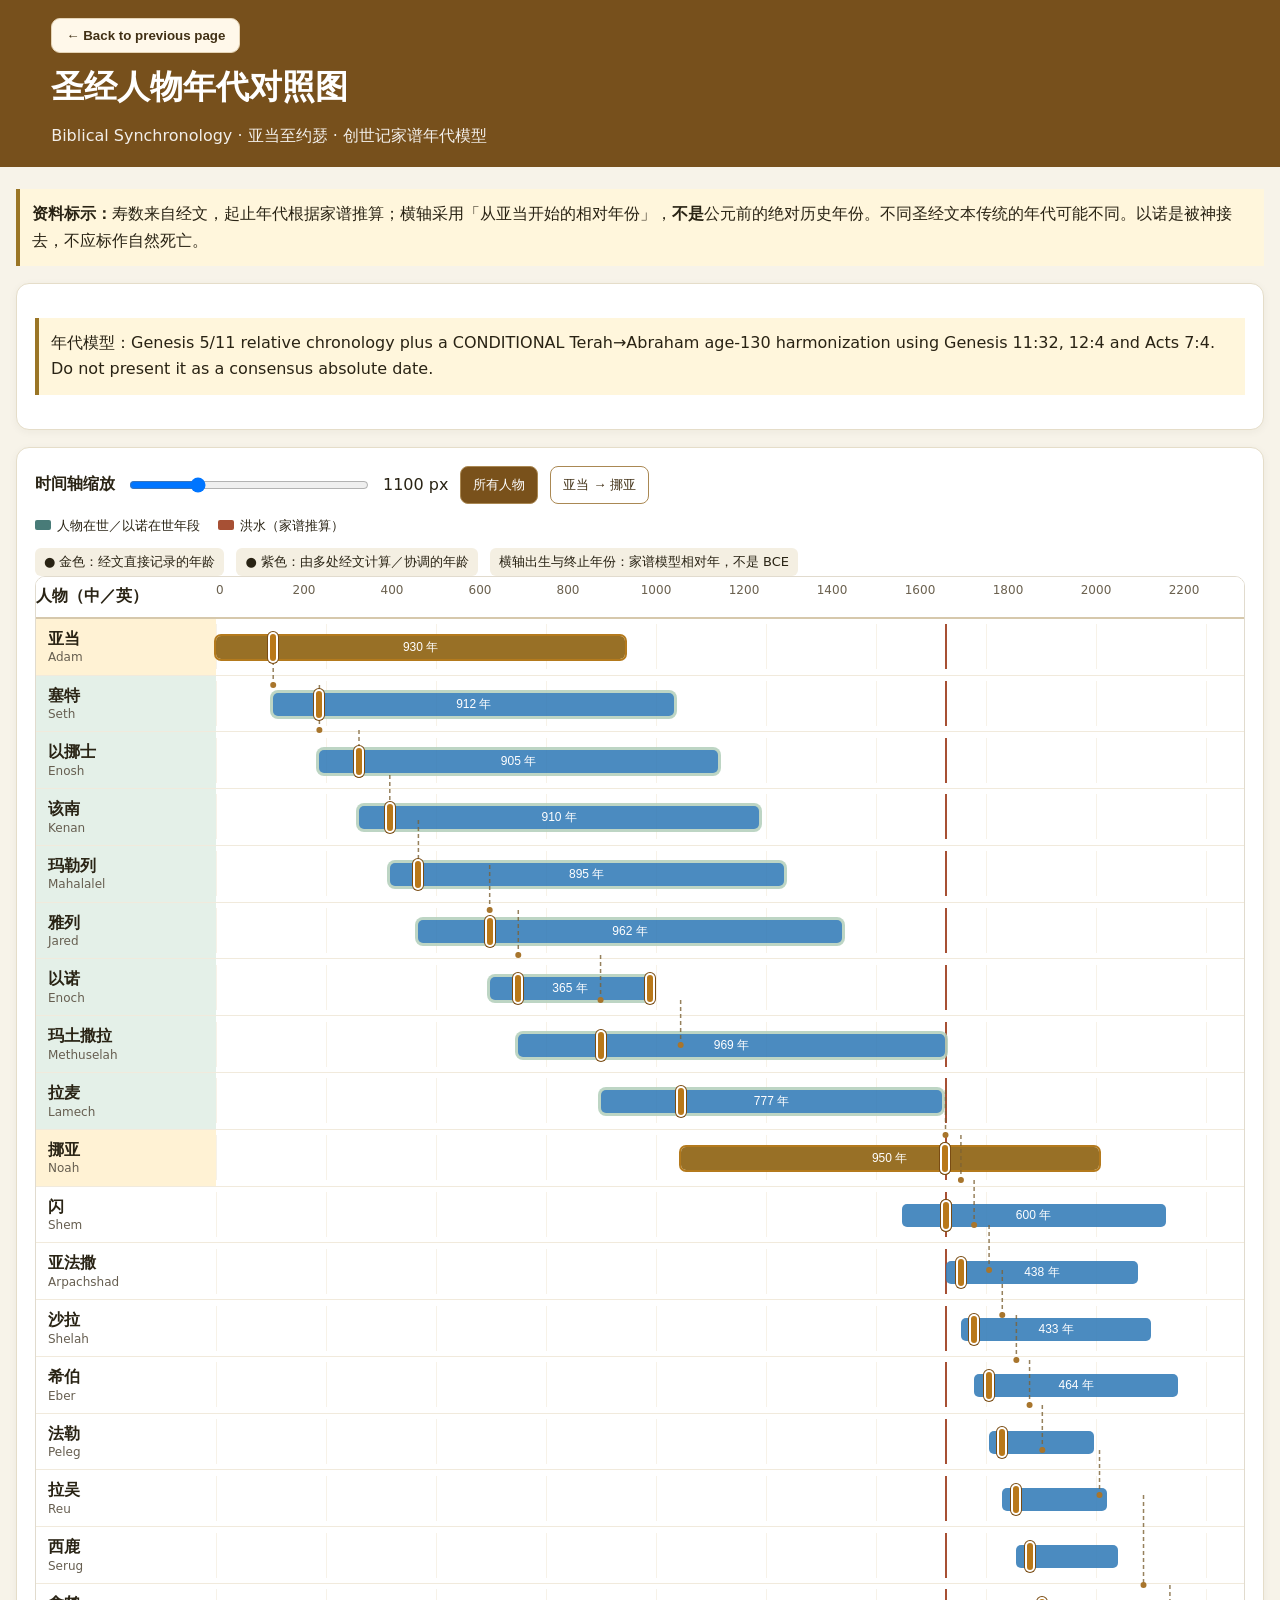
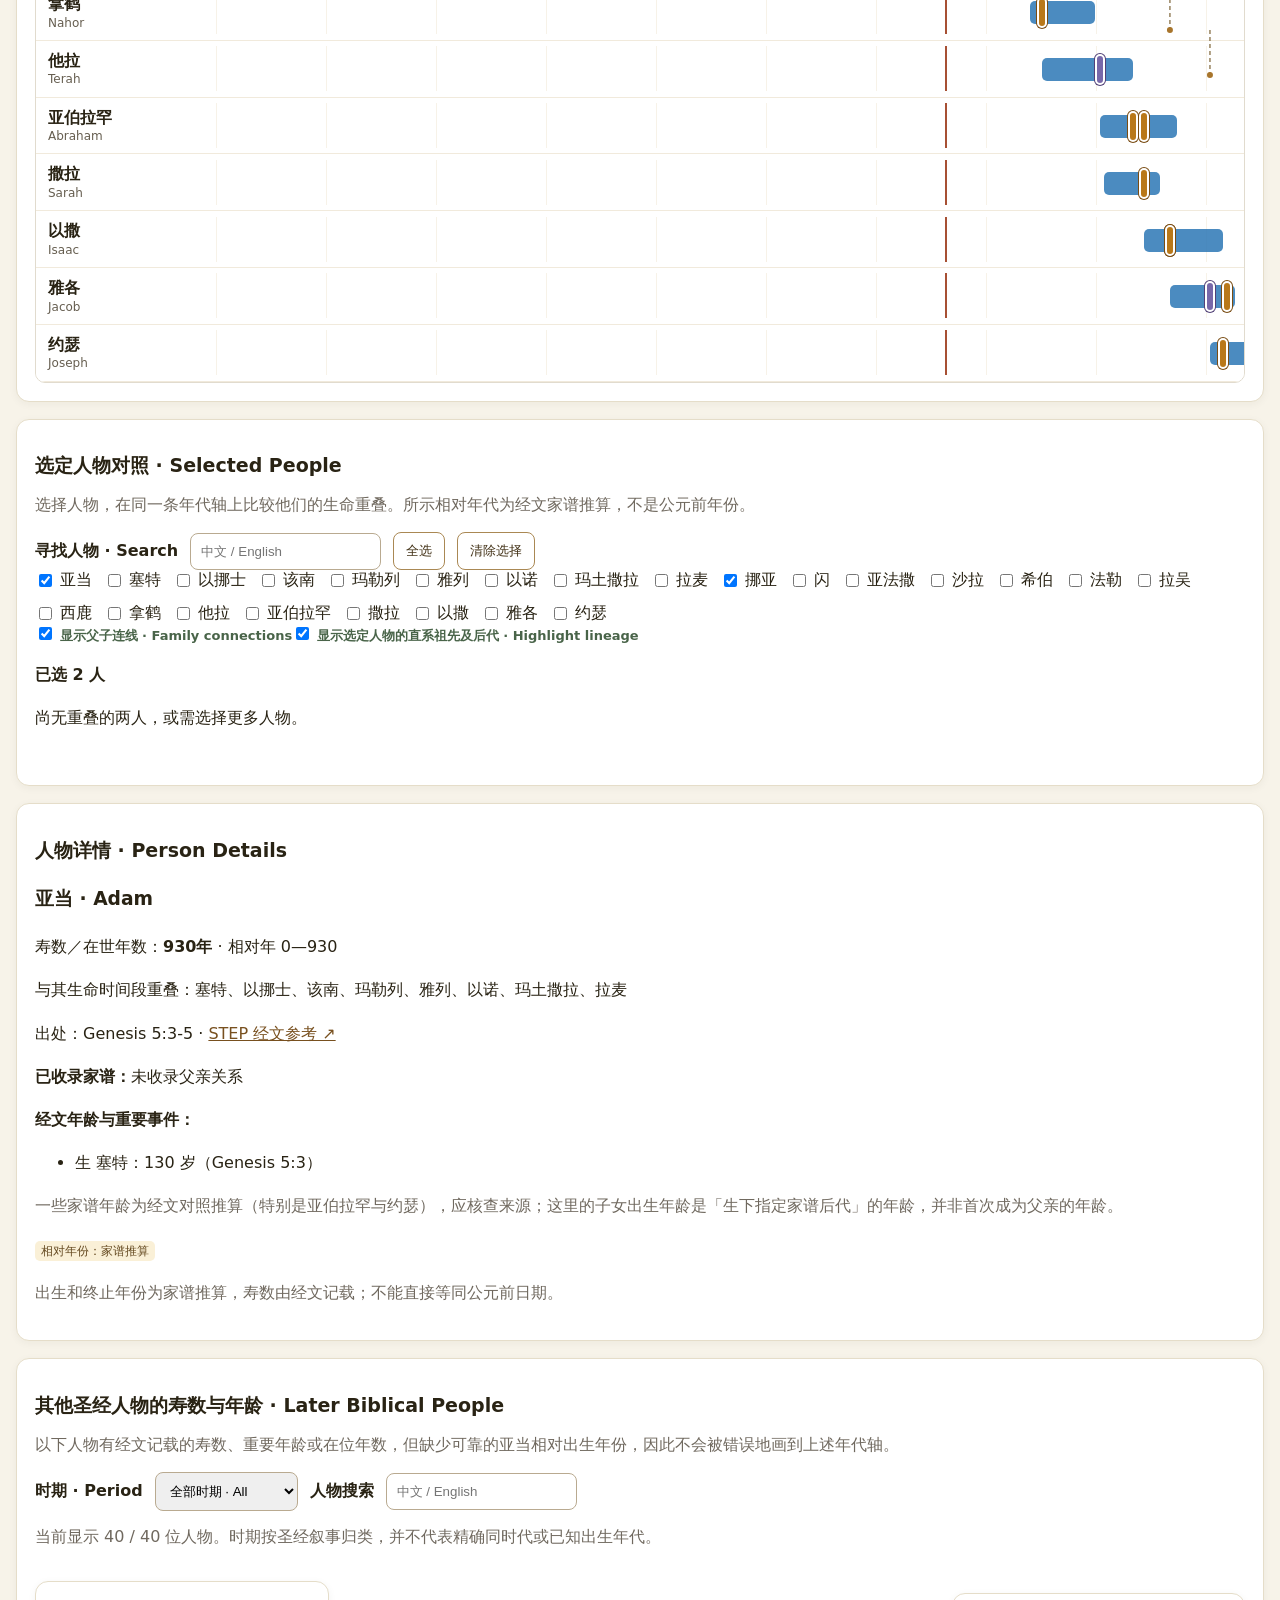
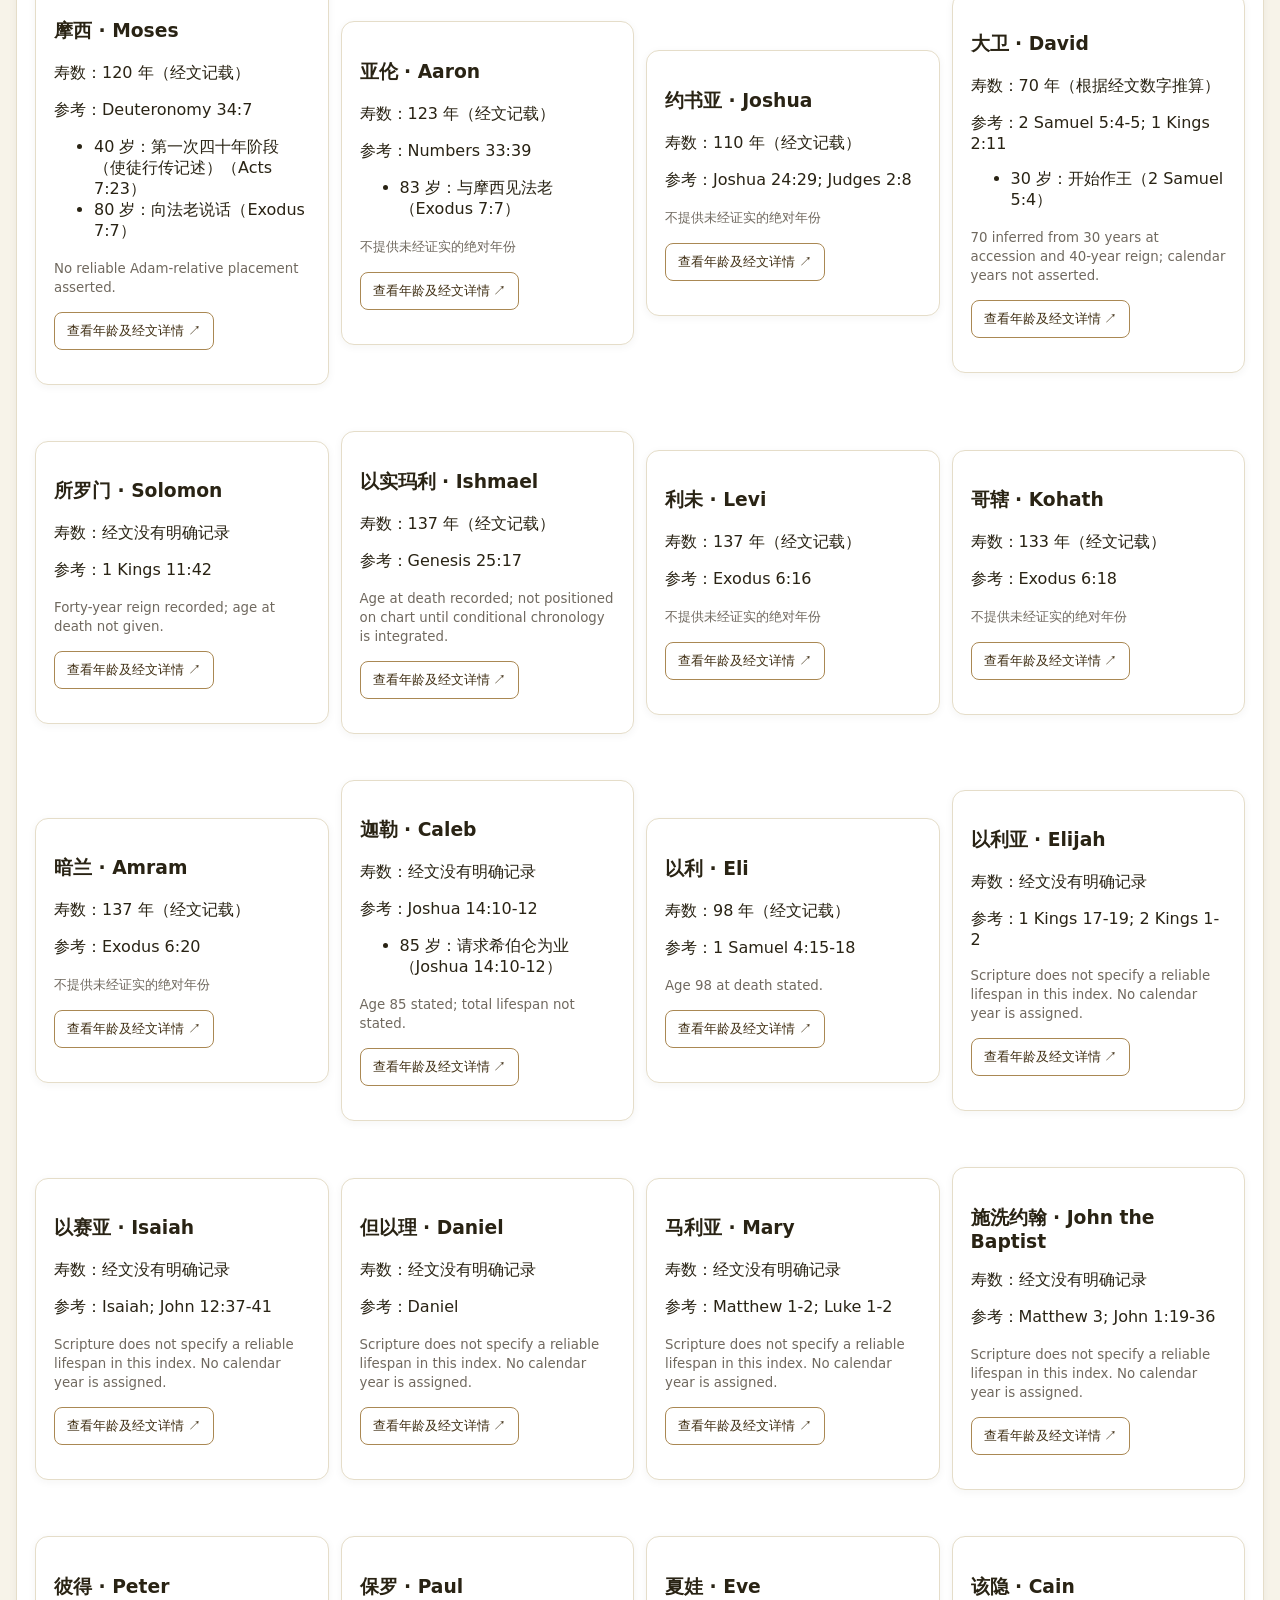
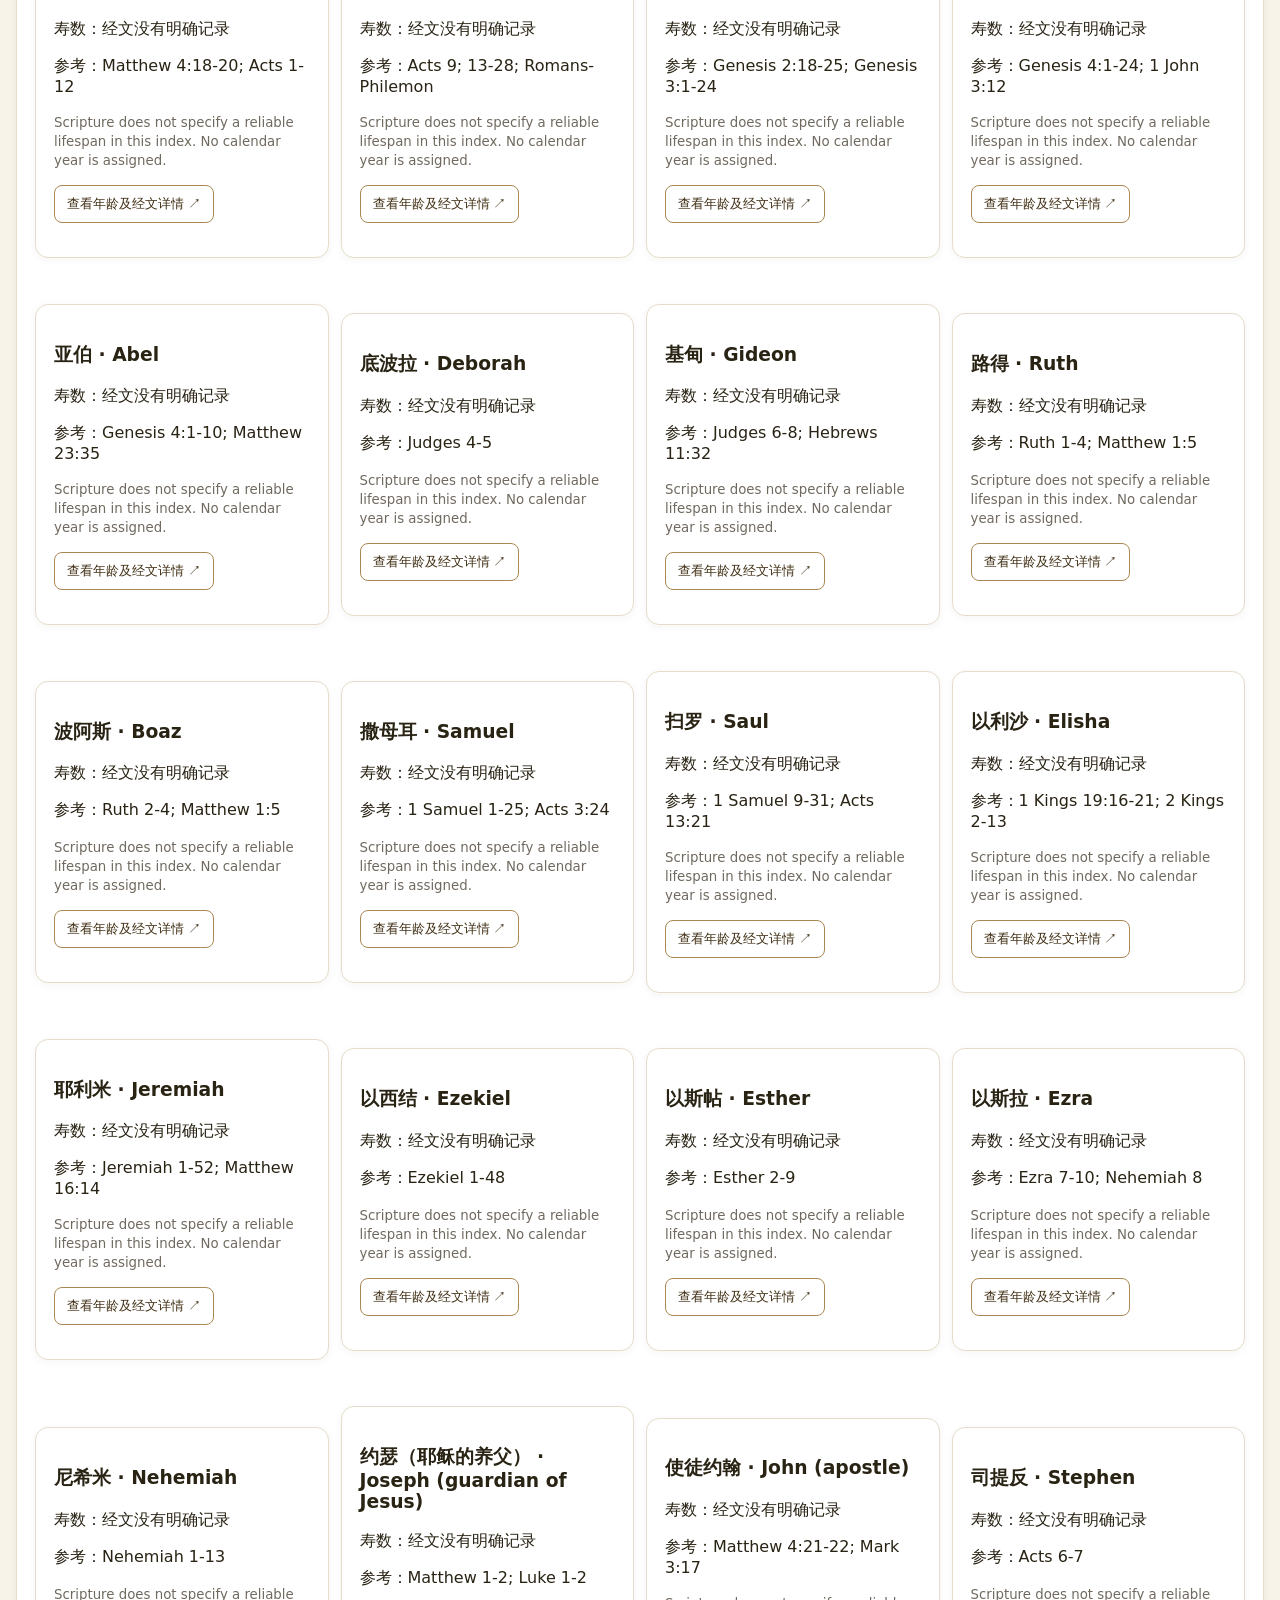
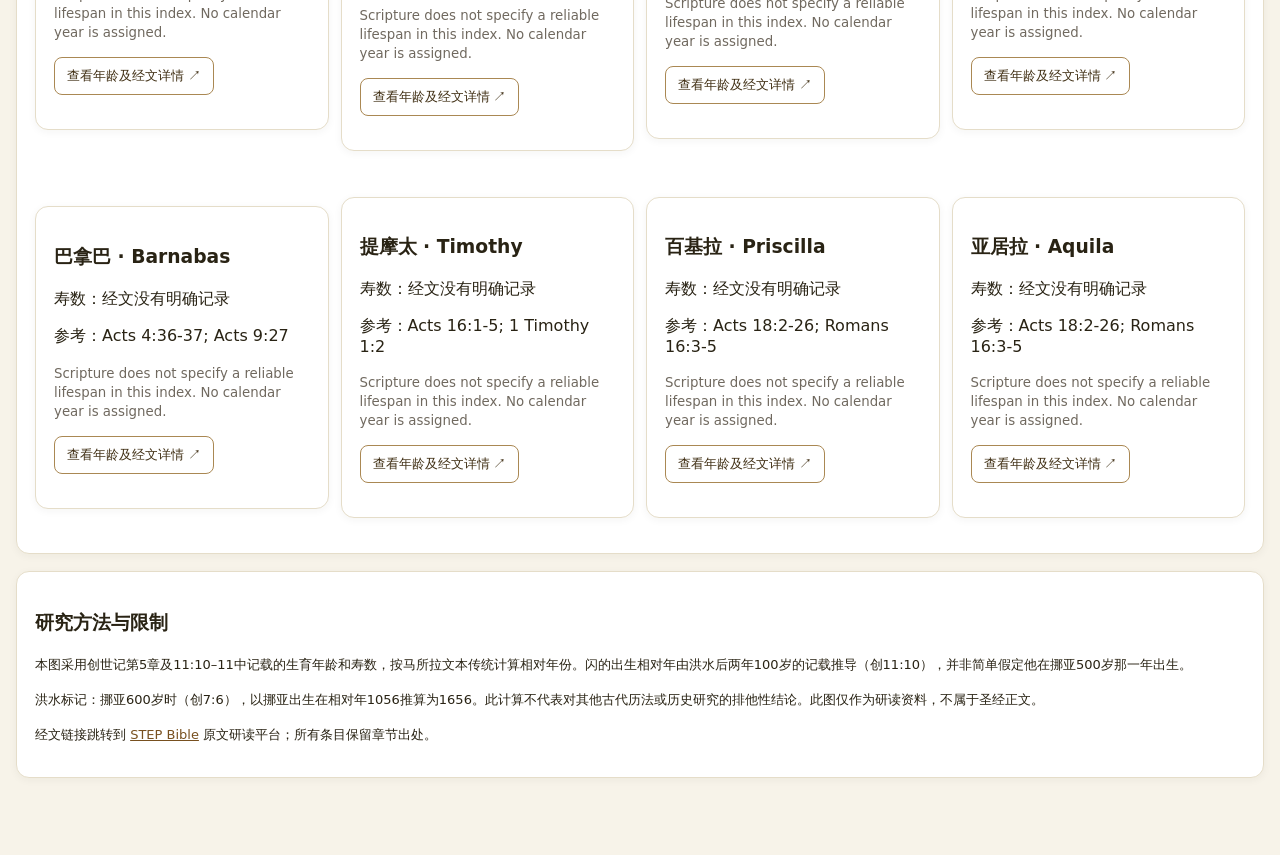
==== commit 99e9c290: "Improve chronology lifespan bar contrast and keep unselected bars clearly visible" ====
--- a/chronology.html
+++ b/chronology.html
@@ -9,7 +9,7 @@
 .notice{border-left:4px solid #9a7525;padding:12px;background:#fff6dc;line-height:1.65}
 .controls{display:flex;flex-wrap:wrap;align-items:center;gap:12px}label{font-weight:600}input[type=range]{width:min(240px,45vw)}button{border:1px solid #aa8853;background:#fff;border-radius:8px;padding:9px 12px;cursor:pointer;color:#413015}button[aria-pressed=true]{background:#79511b;color:white}button:focus-visible{outline:3px solid #b87914}
 .legend{display:flex;gap:18px;flex-wrap:wrap;font-size:13px}.swatch{display:inline-block;width:16px;height:10px;border-radius:2px;margin-right:6px;background:#487b78}.swatch.event{background:#a75034}
-.chart-wrap{overflow-x:auto;border:1px solid #e1dbce;border-radius:10px;background:#fff}.chart{position:relative;min-width:830px}.axis,.person{display:grid;grid-template-columns:180px minmax(650px,1fr);align-items:center}.axis{position:sticky;top:0;background:#fff;z-index:3;border-bottom:2px solid #d6c8ac;min-height:40px}.tickarea,.track{position:relative;height:45px}.axis .tickarea{height:40px}.tick{position:absolute;top:6px;font-size:12px;color:#6b614f;transform:translateX(-50%)}.tick:first-child{transform:none}.person{border-bottom:1px solid #f1eadc}.person .who{padding:9px 12px;line-height:1.35}.who small{display:block;color:#665e50;font-size:12px}.track{background:repeating-linear-gradient(to right,#f7f2e8 0,#f7f2e8 1px,transparent 1px,transparent 10%)}.bar{position:absolute;top:12px;height:23px;border:0;border-radius:5px;background:#487b78;color:white;text-align:center;overflow:visible;padding:3px 6px;white-space:nowrap;font-size:12px;min-width:4px}.bar:focus-visible{outline:3px solid #deae53}.flood{position:absolute;top:0;bottom:0;width:2px;background:#a75034;pointer-events:none}.event-label{position:absolute;top:1px;font-size:11px;color:#a75034;transform:translateX(4px)}.detail{line-height:1.7;min-height:90px}a{color:#78501f}.muted{color:#70695f}.stat{font-variant-numeric:tabular-nums}.foot{font-size:13px;line-height:1.7}
+.chart-wrap{overflow-x:auto;border:1px solid #e1dbce;border-radius:10px;background:#fff}.chart{position:relative;min-width:830px}.axis,.person{display:grid;grid-template-columns:180px minmax(650px,1fr);align-items:center}.axis{position:sticky;top:0;background:#fff;z-index:3;border-bottom:2px solid #d6c8ac;min-height:40px}.tickarea,.track{position:relative;height:45px}.axis .tickarea{height:40px}.tick{position:absolute;top:6px;font-size:12px;color:#6b614f;transform:translateX(-50%)}.tick:first-child{transform:none}.person{border-bottom:1px solid #f1eadc}.person .who{padding:9px 12px;line-height:1.35}.who small{display:block;color:#665e50;font-size:12px}.track{background:repeating-linear-gradient(to right,#f7f2e8 0,#f7f2e8 1px,transparent 1px,transparent 10%)}.bar{position:absolute;top:12px;height:23px;border:0;border-radius:5px;background:#337bb8;color:white;text-align:center;overflow:visible;padding:3px 6px;white-space:nowrap;font-size:12px;min-width:4px}.bar:focus-visible{outline:3px solid #deae53}.flood{position:absolute;top:0;bottom:0;width:2px;background:#a75034;pointer-events:none}.event-label{position:absolute;top:1px;font-size:11px;color:#a75034;transform:translateX(4px)}.detail{line-height:1.7;min-height:90px}a{color:#78501f}.muted{color:#70695f}.stat{font-variant-numeric:tabular-nums}.foot{font-size:13px;line-height:1.7}
 @media(max-width:600px){.panel{padding:12px}.axis,.person{grid-template-columns:125px minmax(650px,1fr)}.who{font-size:13px}}
 .event-marker{position:absolute;top:8px;width:10px;height:31px;z-index:2;border:2px solid #fff;border-radius:5px;background:#b97819;cursor:pointer;padding:0;transform:translateX(-50%);box-shadow:0 0 0 1px #794c13}.event-marker:focus-visible{outline:3px solid #d19f41}.family-active .who{background:#fff2d4}.family-active .bar{background:#987026}.event-marker[aria-label]{font-size:0}
 .lineage-active .who{background:#e4f0e8}.lineage-active .bar{box-shadow:0 0 0 3px #b4d0bc}.lineage-key{font-size:13px;color:#496449}.kinship-lines{position:absolute;left:180px;top:40px;pointer-events:none;z-index:1;overflow:visible}.kinship-lines path{fill:none;stroke:#7c6135;stroke-width:1.5;stroke-dasharray:4 3;opacity:.8}.kinship-lines circle{fill:#a8752c}.kinship-lines[hidden]{display:none}@media(max-width:600px){.kinship-lines{left:125px}}
@@ -44,7 +44,7 @@
 }
 function personMarkers(p,x){const items=family.filter(e=>e.parent===p.name).map(e=>({age:e.age,label:'生 '+(info.people.find(q=>q.name===e.child)?.zh||e.child),ref:e.ref,certainty:e.certainty})).concat(lifeEvents.filter(e=>e.person===p.name));return items.map(e=>'<button type="button" class="event-marker '+(e.certainty==='calculated-from-scripture'||e.certainty==='conditional-harmonization'?'derived':'')+'" data-event-person="'+escape(p.name)+'" style="left:'+x(p.birth+e.age)+'px" title="'+escape(e.label+' · '+e.age+'岁 · '+e.ref)+'" aria-label="'+escape(p.zh+'：'+e.label+'，'+e.age+'岁，'+e.ref)+'"></button>').join('');}
 function validateChronology(data){const errors=[],ids=new Set(),byName=new Map();for(const p of data.people||[]){if(!p.name||ids.has(p.name))errors.push('Duplicate: '+p.name);ids.add(p.name);byName.set(p.name,p);if(!Number.isFinite(p.birth)||!Number.isFinite(p.life)||p.life<=0||p.end!==p.birth+p.life)errors.push('Invalid lifespan: '+p.name);}for(const r of data.family||[]){const parent=byName.get(r.parent),child=byName.get(r.child);if(!parent||!child||parent.birth+r.age!==child.birth)errors.push('Genealogy mismatch: '+r.parent+' → '+r.child);}for(const e of data.lifeEvents||[]){const p=byName.get(e.person);if(!p||!Number.isFinite(e.age)||e.age<0||e.age>p.life)errors.push('Invalid event age: '+e.person);}for(const p of data.undatedPeople||[]){if(!p.name||p.life!==null&&(!Number.isFinite(p.life)||p.life<=0))errors.push('Invalid later person: '+p.name);for(const e of p.events||[])if(!Number.isFinite(e.age)||e.age<0||(p.life!==null&&e.age>p.life)||!e.ref)errors.push('Invalid later event: '+p.name);for(const e of p.directEvents||[])if(!e.ref||e.relation!=='named-person-in-scripture-event')errors.push('Invalid direct-event provenance: '+p.name);for(const e of p.timelineConnections||[])if(!e.ref||e.relation!=='period-context-only')errors.push('Invalid period-context provenance: '+p.name);}return errors;}
-document.getElementById('chronologyBackBtn').addEventListener('click',()=>{try{if(document.referrer&&new URL(document.referrer).origin===location.origin&&history.length>1){history.back();return;}}catch{}location.href='./?view=explore&collection=people';});
+document.getElementById('chronologyBackBtn').addEventListener('click',()=>{try{if(!new URLSearchParams(location.search).has('from')&&document.referrer&&new URL(document.referrer).origin===location.origin&&history.length>1){history.back();return;}}catch{}const query=new URLSearchParams(location.search);const place=query.get('place');location.href=place?'./?view=explore&collection=places&place='+encodeURIComponent(place):'./?view=explore&collection=people';});
 function timelineLink(era){return '<a href="./?view=timeline&era='+encodeURIComponent(era)+'">查看 MyBible 同期事件 ↗</a>';}
 function scriptureLink(ref,label){const first=String(ref||'').split(';')[0].trim();return '<a target="_blank" rel="noopener noreferrer" href="https://www.stepbible.org/?q=reference='+encodeURIComponent(first)+'">'+escape(label||first)+' ↗</a>';}
 function eventList(items){return items.length?'<ul>'+items.map(e=>'<li>'+escape(e.titleZh||e.label||'事件')+' · '+scriptureLink(e.ref,e.ref)+(e.era? ' · <a href="./?view=timeline&era='+encodeURIComponent(e.era)+'&ref='+encodeURIComponent(String(e.ref).split(';')[0])+'">MyBible 时间线 ↗</a>':'')+'</li>').join('')+'</ul>':'<p class="muted">暂无已核验事件。</p>';}
@@ -53,7 +53,7 @@
 function renderUndated(){const el=$('#undatedProfiles'),era=$('#eraFilter').value,q=$('#undatedSearch').value.trim().toLowerCase();const visible=(info.undatedPeople||[]).filter(p=>(era==='ALL'||p.era===era)&&(!q||(p.name+' '+p.zh).toLowerCase().includes(q)));$('#eraSummary').textContent='当前显示 '+visible.length+' / '+(info.undatedPeople||[]).length+' 位人物。时期按圣经叙事归类，并不代表精确同时代或已知出生年代。';el.innerHTML=visible.map(p=>'<article class="panel" style="flex:1 1 250px;max-width:380px"><h3>'+escape(p.zh)+' · '+escape(p.name)+'</h3><p>'+(p.life!==null?'寿数：'+p.life+' 年'+(p.derived?'（根据经文数字推算）':'（经文记载）'):'寿数：经文没有明确记录')+'</p><p>参考：'+escape(p.ref)+'</p><ul>'+(p.events||[]).map(e=>'<li>'+escape(e.age+' 岁：'+e.label+'（'+e.ref+'）')+'</li>').join('')+'</ul><small class="muted">'+escape(p.note||'不提供未经证实的绝对年份')+'</small><p><button type="button" data-undated-person="'+escape(p.name)+'">查看年龄及经文详情 ↗</button></p></article>').join('');el.querySelectorAll('[data-undated-person]').forEach(b=>b.addEventListener('click',()=>showUndatedPerson(b.dataset.undatedPerson)));}
 function connectedLineage(){const result=new Set(selected);if(!$('#showLineage')?.checked)return result;let changed=true;while(changed){changed=false;for(const link of family){if(result.has(link.parent)&&!result.has(link.child)){result.add(link.child);changed=true;}if(result.has(link.child)&&!result.has(link.parent)){result.add(link.parent);changed=true;}}}return result;}
 function renderFamilyConnectors(){const prior=$('#kinshipLines');if(prior)prior.remove();if(!$('#showConnectors')?.checked)return;const chart=$('#chart'),rows=[...document.querySelectorAll('.person')],names=rows.map(r=>r.querySelector('[data-person]')?.dataset.person),width=Number($('#zoom').value),max=Math.max(2500,Math.ceil(Math.max(...info.people.map(p=>p.end),2500)/100)*100);const paths=[];for(const edge of family){const parent=info.people.find(p=>p.name===edge.parent),child=info.people.find(p=>p.name===edge.child),i=names.indexOf(edge.parent),j=names.indexOf(edge.child);if(!parent||!child||i<0||j<0)continue;const x1=(parent.birth+edge.age)/max*width,x2=child.birth/max*width,y1=i*45+23,y2=j*45+23;if(Math.abs(x1-x2)>2)continue;paths.push('<path d="M '+x1+' '+y1+' L '+x1+' '+y2+'"/><circle cx="'+x1+'" cy="'+y2+'" r="3"/>');}const svg=document.createElementNS('http://www.w3.org/2000/svg','svg');svg.id='kinshipLines';svg.classList.add('kinship-lines');svg.setAttribute('width',String(width));svg.setAttribute('height',String(rows.length*45));svg.setAttribute('viewBox','0 0 '+width+' '+(rows.length*45));svg.innerHTML=paths.join('');chart.appendChild(svg);}
-function renderCompare(){const lineage=connectedLineage();const holder=$('#compareChoices');const q=$('#personSearch').value.trim().toLowerCase();holder.innerHTML=info.people.filter(p=>!q||(p.name+' '+p.zh).toLowerCase().includes(q)).map(p=>'<label style="display:inline-flex;align-items:center;gap:5px;font-weight:400"><input type="checkbox" data-compare="'+escape(p.name)+'" '+(selected.has(p.name)?'checked':'')+'>'+escape(p.zh)+'</label>').join('');holder.querySelectorAll('[data-compare]').forEach(box=>box.addEventListener('change',()=>{if(box.checked)selected.add(box.dataset.compare);else selected.delete(box.dataset.compare);renderCompare();}));const people=info.people.filter(p=>selected.has(p.name));const pairs=[];for(let i=0;i<people.length;i++)for(let j=i+1;j<people.length;j++){const lo=Math.max(people[i].birth,people[j].birth),hi=Math.min(people[i].end,people[j].end);if(hi>lo)pairs.push(people[i].zh+' ↔ '+people[j].zh+'：重叠 '+(hi-lo)+' 年');}$('#compareSummary').innerHTML='<strong>已选 '+people.length+' 人</strong><p>'+(pairs.length?escape(pairs.slice(0,30).join('；'))+(pairs.length>30?'<p class="muted">共 '+pairs.length+' 组有时间重叠；这里只显示前30组。缩小人物选择可查看具体关系。</p>':''):'尚无重叠的两人，或需选择更多人物。')+'</p>';document.querySelectorAll('.person').forEach(row=>{const name=row.querySelector('[data-person]')?.dataset.person;row.classList.toggle('family-active',selected.has(name));row.classList.toggle('lineage-active',lineage.has(name)&&!selected.has(name));});document.querySelectorAll('.bar').forEach(b=>{b.style.opacity=selected.size&&!selected.has(b.dataset.person)?'.32':'1';b.style.outline=selected.has(b.dataset.person)?'2px solid #b47a1d':'none';});}
+function renderCompare(){const lineage=connectedLineage();const holder=$('#compareChoices');const q=$('#personSearch').value.trim().toLowerCase();holder.innerHTML=info.people.filter(p=>!q||(p.name+' '+p.zh).toLowerCase().includes(q)).map(p=>'<label style="display:inline-flex;align-items:center;gap:5px;font-weight:400"><input type="checkbox" data-compare="'+escape(p.name)+'" '+(selected.has(p.name)?'checked':'')+'>'+escape(p.zh)+'</label>').join('');holder.querySelectorAll('[data-compare]').forEach(box=>box.addEventListener('change',()=>{if(box.checked)selected.add(box.dataset.compare);else selected.delete(box.dataset.compare);renderCompare();}));const people=info.people.filter(p=>selected.has(p.name));const pairs=[];for(let i=0;i<people.length;i++)for(let j=i+1;j<people.length;j++){const lo=Math.max(people[i].birth,people[j].birth),hi=Math.min(people[i].end,people[j].end);if(hi>lo)pairs.push(people[i].zh+' ↔ '+people[j].zh+'：重叠 '+(hi-lo)+' 年');}$('#compareSummary').innerHTML='<strong>已选 '+people.length+' 人</strong><p>'+(pairs.length?escape(pairs.slice(0,30).join('；'))+(pairs.length>30?'<p class="muted">共 '+pairs.length+' 组有时间重叠；这里只显示前30组。缩小人物选择可查看具体关系。</p>':''):'尚无重叠的两人，或需选择更多人物。')+'</p>';document.querySelectorAll('.person').forEach(row=>{const name=row.querySelector('[data-person]')?.dataset.person;row.classList.toggle('family-active',selected.has(name));row.classList.toggle('lineage-active',lineage.has(name)&&!selected.has(name));});document.querySelectorAll('.bar').forEach(b=>{b.style.opacity=selected.size&&!selected.has(b.dataset.person)?'.88':'1';b.style.outline=selected.has(b.dataset.person)?'2px solid #b47a1d':'none';});}
 $('#personSearch').addEventListener('input',renderCompare);
 $('#eraFilter').addEventListener('change',renderUndated);
 $('#undatedSearch').addEventListener('input',renderUndated);
